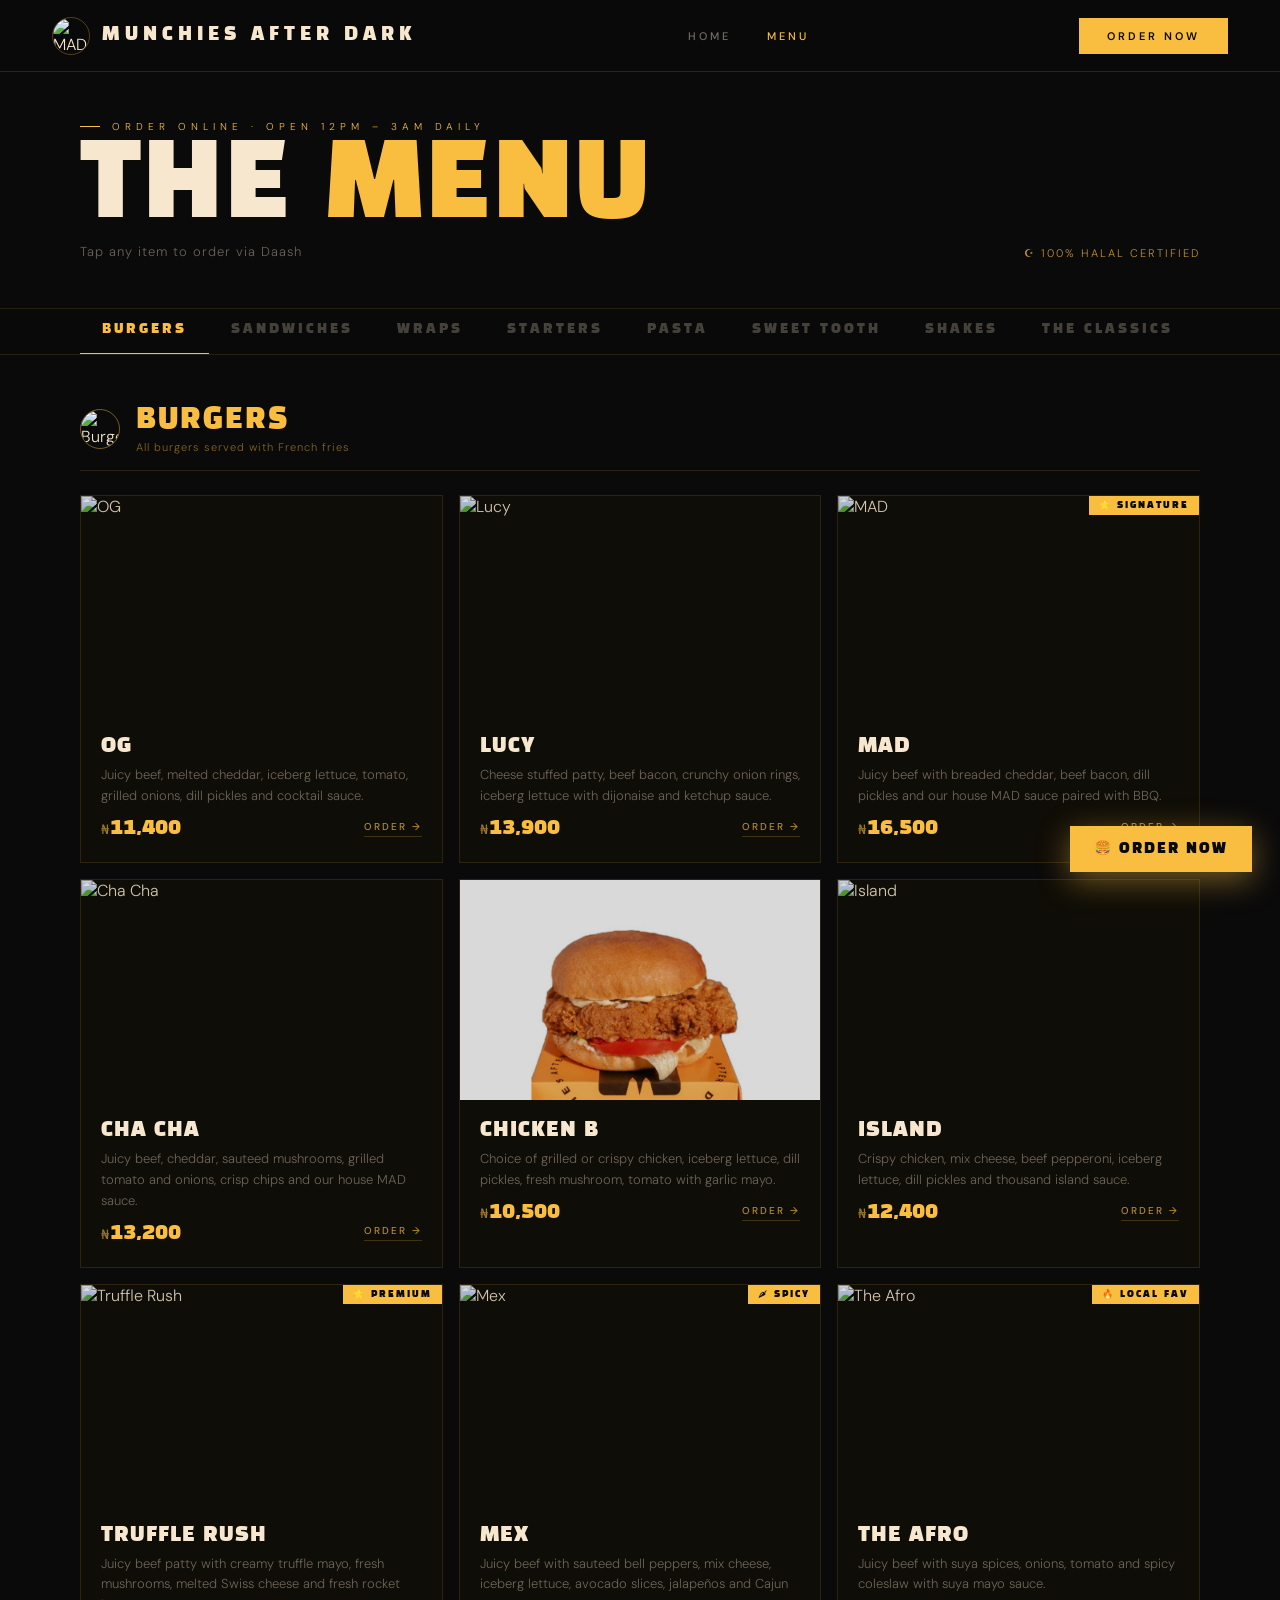
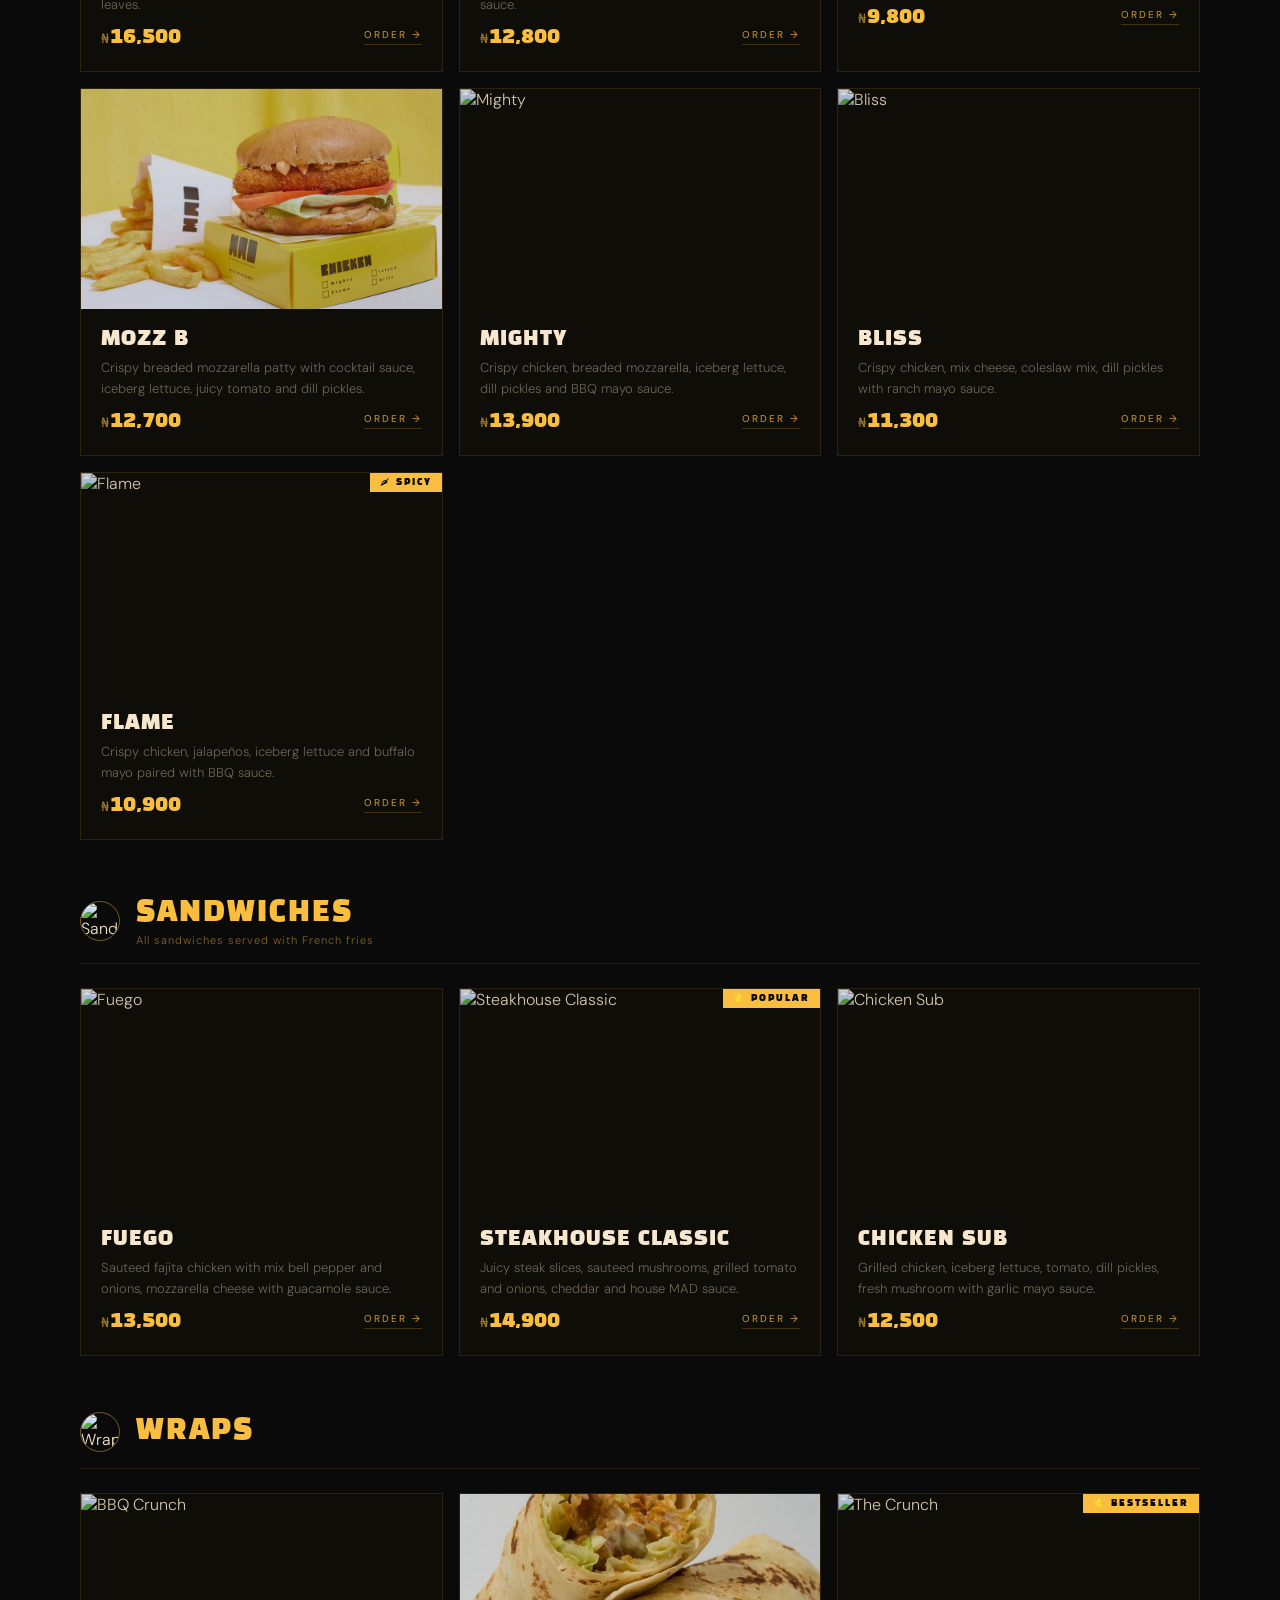
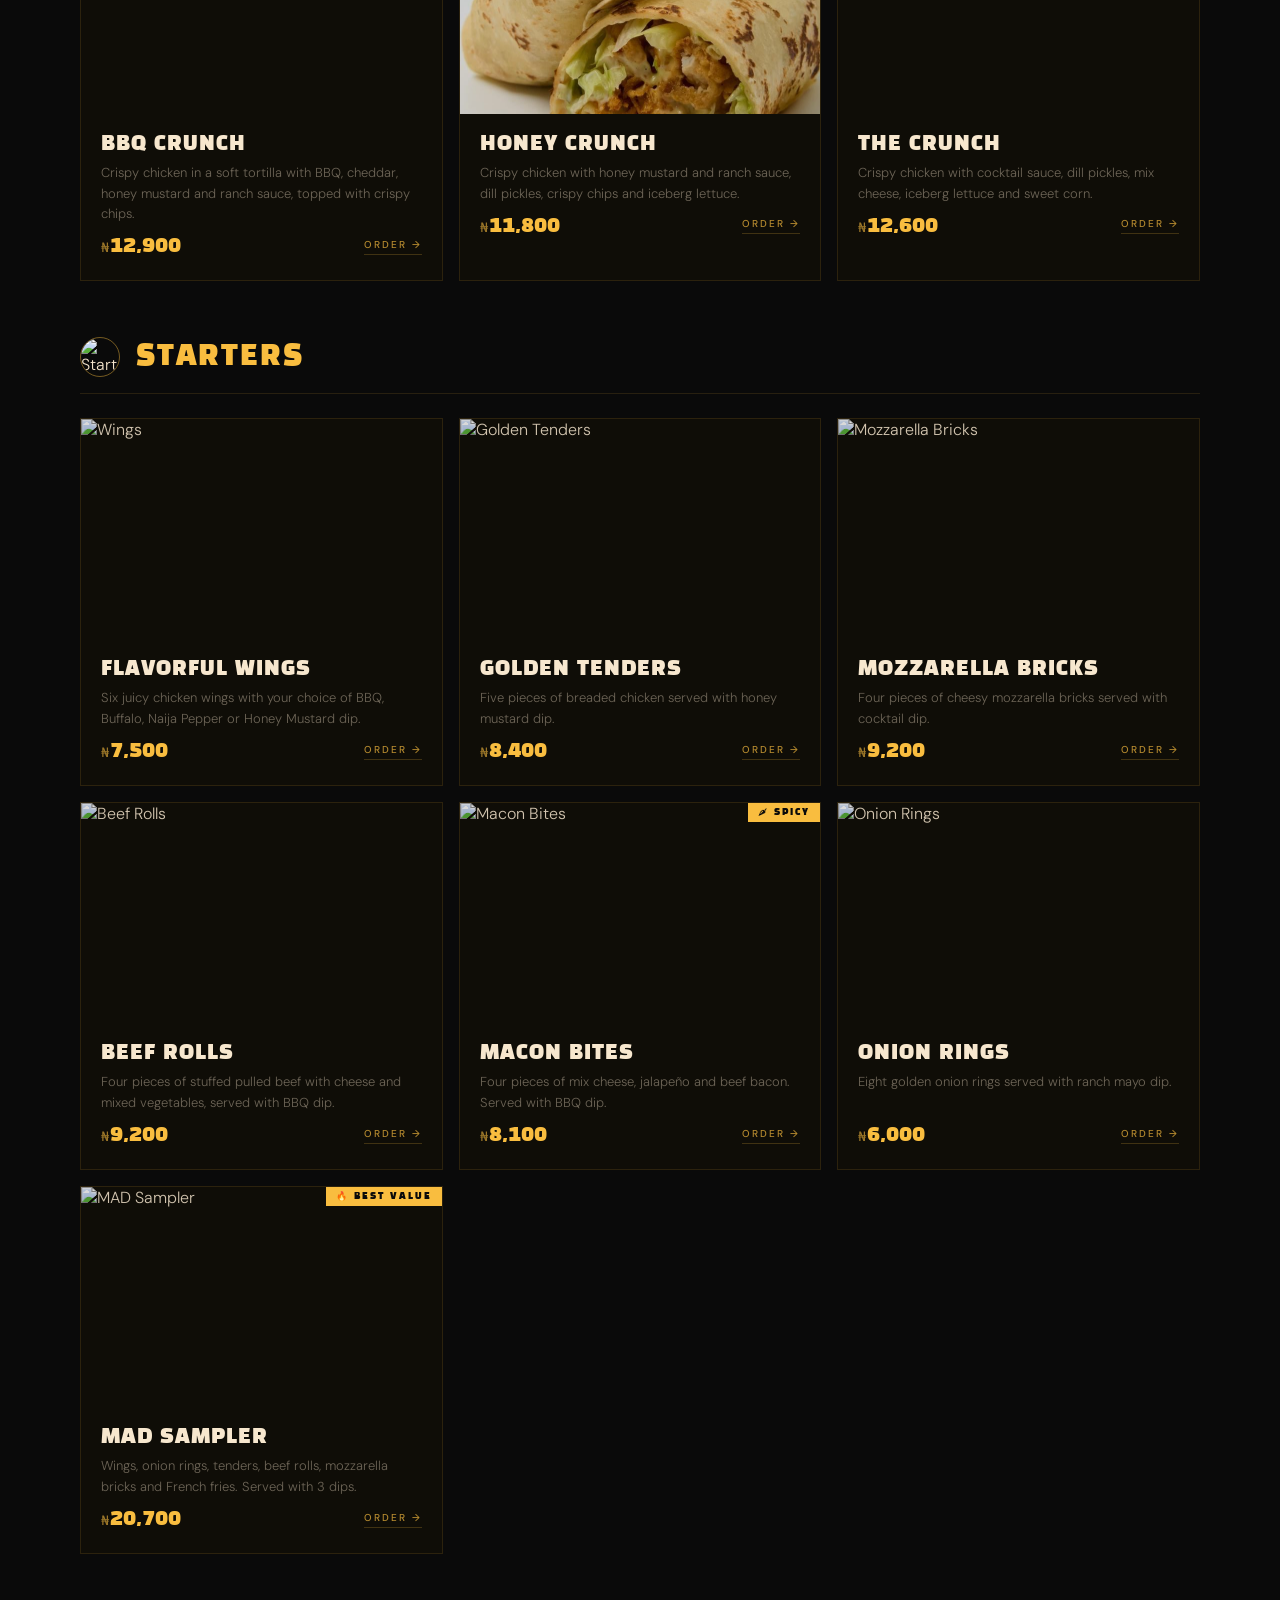
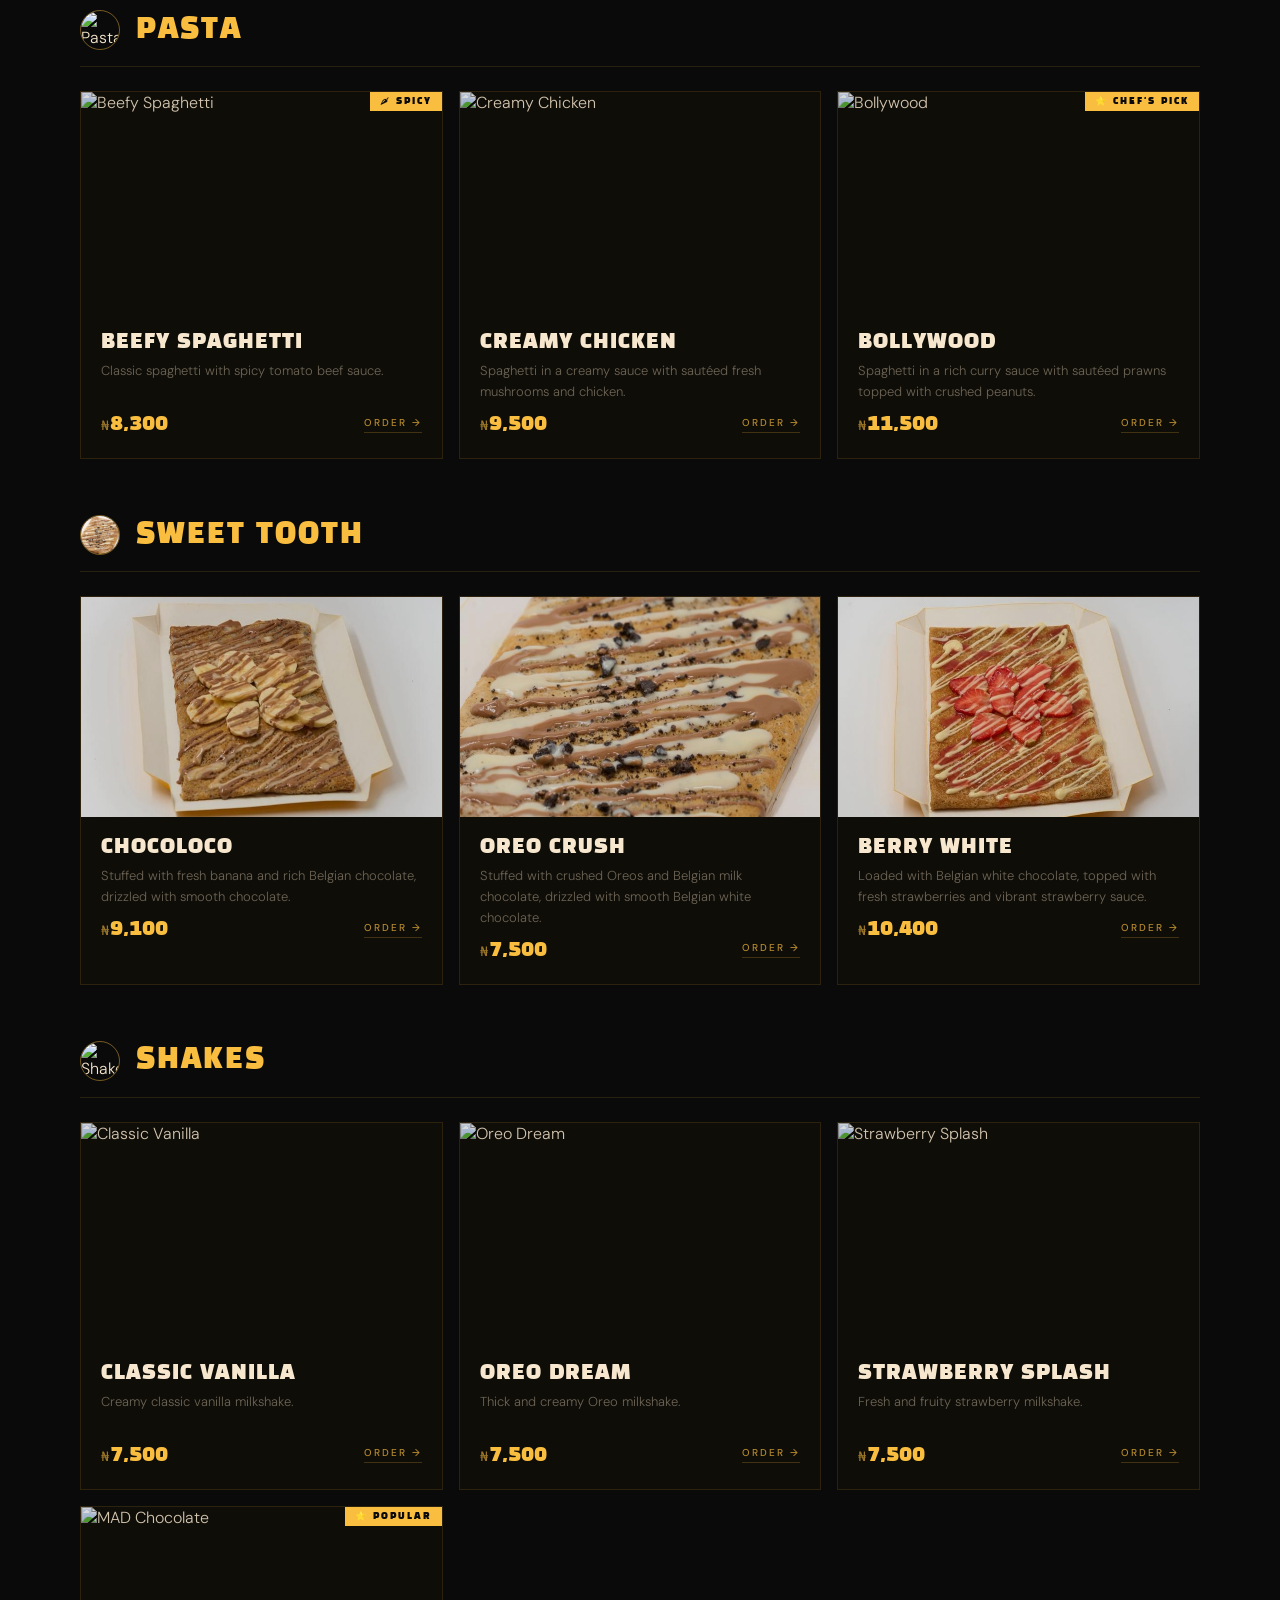
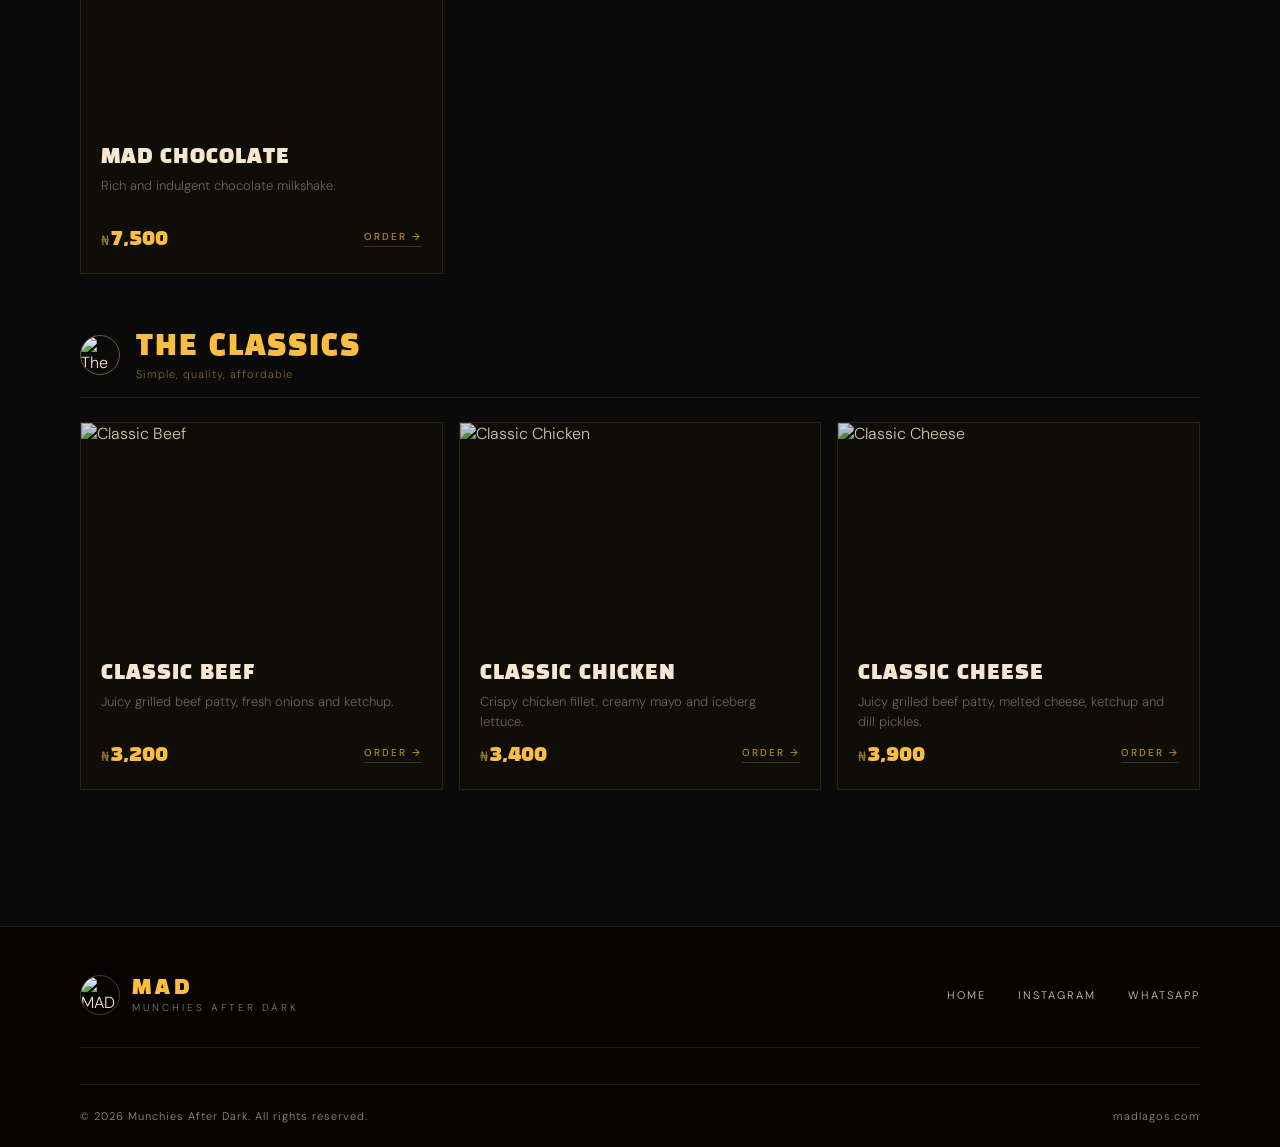
==== menu.html @ bddf7815 "Update print statement from 'Hello' to 'Goodbye'" ====
<!DOCTYPE html> <html lang="en"> <head> <meta charset="UTF-8"> <meta name="viewport" content="width=device-width, initial-scale=1.0"> <title>Menu — MAD Munchies After Dark | Order Online</title> <meta name="description" content="Order burgers, wraps, pasta, desserts and more from Munchies After Dark. Open daily 12PM–3AM. 100% Halal. Lagos."> <meta name="robots" content="index, follow"> <link rel="icon" type="image/x-icon" href="images/favicon.ico"> <link rel="icon" type="image/png" sizes="32x32" href="images/favicon-32.png"> <link rel="apple-touch-icon" sizes="180x180" href="images/apple-touch-icon.png"> <script>!function(f,b,e,v,n,t,s){if(f.fbq)return;n=f.fbq=function(){n.callMethod?n.callMethod.apply(n,arguments):n.queue.push(arguments)};if(!f._fbq)f._fbq=n;n.push=n;n.loaded=!0;n.version='2.0';n.queue=[];t=b.createElement(e);t.async=!0;t.src=v;s=b.getElementsByTagName(e)[0];s.parentNode.insertBefore(t,s)}(window,document,'script','https://connect.facebook.net/en_US/fbevents.js');fbq('init','1382280396148574');fbq('track','PageView');</script> <script async src="https://www.googletagmanager.com/gtag/js?id=G-9ZYHV11J0V"></script> <script>window.dataLayer=window.dataLayer||[];function gtag(){dataLayer.push(arguments);}gtag('js',new Date());gtag('config','G-9ZYHV11J0V');</script> <link rel="preconnect" href="https://fonts.googleapis.com"> <link href="https://fonts.googleapis.com/css2?family=Black+Han+Sans&family=DM+Sans:wght@300;400;500;600&display=swap" rel="stylesheet"> <style> :root{--gold:#f9bd3f;--black:#0a0a0a;--dark:#0f0d07;--white:#f7e7ce;--grey:#8a7a60;--border:rgba(249,189,63,.12);--border-hi:rgba(249,189,63,.45);--gold-glow:rgba(249,189,63,.07);} *,*::before,*::after{box-sizing:border-box;margin:0;padding:0;} html{scroll-behavior:smooth;} body{background:var(--black);color:var(--white);font-family:'DM Sans',sans-serif;font-weight:300;overflow-x:hidden;-webkit-font-smoothing:antialiased;} a{text-decoration:none;color:inherit;}button{cursor:pointer;font-family:inherit;}img{display:block;max-width:100%;} nav{position:fixed;top:0;left:0;right:0;z-index:900;padding:0 52px;height:72px;display:flex;align-items:center;justify-content:space-between;background:rgba(10,10,10,.97);backdrop-filter:blur(16px);border-bottom:1px solid rgba(249,189,63,.15);} .nav-logo{display:flex;align-items:center;gap:12px;} .nav-logo img{width:38px;height:38px;border-radius:50%;object-fit:cover;border:1px solid rgba(249,189,63,.3);} .nav-brand{font-family:'Black Han Sans',sans-serif;font-size:18px;letter-spacing:5px;text-transform:uppercase;color:var(--white);} .nav-links{display:flex;align-items:center;gap:36px;} .nav-links a{font-size:11px;letter-spacing:3px;text-transform:uppercase;font-weight:500;color:rgba(247,231,206,.45);transition:color .2s;} .nav-links a:hover,.nav-links a.active{color:var(--gold);} .nav-cta{background:var(--gold);color:var(--black);border:none;padding:11px 28px;font-family:'DM Sans',sans-serif;font-size:11px;font-weight:600;letter-spacing:3px;text-transform:uppercase;transition:background .2s;display:inline-block;} .nav-cta:hover{background:var(--white);} .hamburger{display:none;background:none;border:none;color:var(--white);font-size:22px;} .menu-hero{padding:120px 80px 48px;border-bottom:1px solid var(--border);display:flex;justify-content:space-between;align-items:flex-end;flex-wrap:wrap;gap:20px;} .mh-eyebrow{font-size:10px;letter-spacing:5px;text-transform:uppercase;color:var(--gold);margin-bottom:10px;display:flex;align-items:center;gap:12px;} .mh-eyebrow::before{content:'';display:block;width:20px;height:1px;background:var(--gold);} .mh-title{font-family:'Black Han Sans',sans-serif;font-size:clamp(56px,8vw,110px);line-height:.88;letter-spacing:2px;color:var(--white);} .mh-title span{color:var(--gold);} .mh-sub{font-size:13px;color:rgba(247,231,206,.4);margin-top:10px;letter-spacing:1px;} .mh-right{text-align:right;} .mh-halal{font-size:11px;letter-spacing:2px;text-transform:uppercase;color:var(--gold);opacity:.75;} .cat-bar-wrap{position:sticky;top:72px;z-index:700;background:rgba(10,10,10,.97);backdrop-filter:blur(14px);border-bottom:1px solid var(--border);padding:0 80px;} .cat-bar{display:flex;gap:0;overflow-x:auto;scrollbar-width:none;} .cat-bar::-webkit-scrollbar{display:none;} .cbt{background:none;border:none;border-bottom:2px solid transparent;color:rgba(247,231,206,.25);font-family:'Black Han Sans',sans-serif;font-size:13px;letter-spacing:3px;text-transform:uppercase;padding:13px 22px 15px;white-space:nowrap;transition:all .2s;margin-bottom:-1px;cursor:pointer;} .cbt:hover{color:var(--white);} .cbt.on{color:var(--gold);border-bottom-color:var(--gold);} .menu-body{padding:48px 80px 80px;} .cat-sec{margin-bottom:56px;} .cat-head{display:flex;align-items:center;gap:16px;margin-bottom:24px;padding-bottom:16px;border-bottom:1px solid var(--border);} .cat-head-img{width:40px;height:40px;border-radius:50%;object-fit:cover;border:1px solid var(--border-hi);} .cat-head-name{font-family:'Black Han Sans',sans-serif;font-size:28px;letter-spacing:2px;text-transform:uppercase;color:var(--gold);} .cat-head-note{font-size:11px;color:rgba(249,189,63,.5);letter-spacing:1px;margin-top:2px;} .items-grid{display:grid;grid-template-columns:repeat(auto-fill,minmax(285px,1fr));gap:16px;} .item{background:var(--dark);border:1px solid var(--border);overflow:hidden;position:relative;transition:transform .25s,border-color .25s,box-shadow .25s;} .item:hover{transform:translateY(-3px);border-color:var(--border-hi);box-shadow:0 16px 44px rgba(249,189,63,.1);} .item::after{content:'';position:absolute;top:0;left:0;right:0;height:2px;background:linear-gradient(90deg,var(--gold),transparent);opacity:0;transition:opacity .25s;} .item:hover::after{opacity:1;} .itag{position:absolute;top:0;right:0;background:var(--gold);color:var(--black);font-family:'Black Han Sans',sans-serif;font-size:9px;letter-spacing:2px;text-transform:uppercase;padding:4px 10px;} .iimg{width:100%;height:220px;object-fit:cover;filter:brightness(.85);transition:transform .4s,filter .4s;display:block;} .item:hover .iimg{transform:scale(1.04);filter:brightness(.7);} .iph{width:100%;height:220px;background:#111;display:flex;align-items:center;justify-content:center;font-size:52px;} .ibody{padding:18px 20px 20px;} .iname{font-family:'Black Han Sans',sans-serif;font-size:20px;letter-spacing:1px;text-transform:uppercase;color:var(--white);margin-bottom:6px;} .idesc{font-size:13px;color:rgba(247,231,206,.4);line-height:1.6;margin-bottom:7px;min-height:42px;font-weight:300;} .isub{font-size:11px;color:var(--gold);opacity:.5;letter-spacing:1px;margin-bottom:14px;font-style:italic;} .ifoot{display:flex;align-items:center;justify-content:space-between;} .iprice{font-family:'Black Han Sans',sans-serif;font-size:22px;color:var(--gold);} .iprice span{font-size:13px;opacity:.6;margin-right:1px;} .iorder{font-size:10px;letter-spacing:2px;text-transform:uppercase;color:var(--gold);background:none;border:none;border-bottom:1px solid rgba(249,189,63,.3);padding-bottom:3px;transition:all .2s;opacity:.7;cursor:pointer;font-family:'DM Sans',sans-serif;font-weight:500;} .iorder:hover{opacity:1;border-bottom-color:var(--gold);} .float-order{position:fixed;bottom:28px;right:28px;z-index:8000;background:var(--gold);color:var(--black);padding:14px 24px;font-family:'Black Han Sans',sans-serif;font-size:14px;letter-spacing:2px;text-transform:uppercase;text-decoration:none;display:flex;align-items:center;gap:8px;box-shadow:0 8px 32px rgba(249,189,63,.45);transition:all .2s;} .float-order:hover{background:var(--white);transform:translateY(-2px);} footer{padding:48px 80px 0;border-top:1px solid var(--border);background:#050402;} .footer-btm{padding:24px 0;display:flex;justify-content:space-between;border-top:1px solid var(--border);margin-top:36px;} .footer-btm p{font-size:11px;color:rgba(247,231,206,.6);letter-spacing:1px;} .footer-links{display:flex;gap:32px;} .footer-links a{font-size:11px;letter-spacing:2px;text-transform:uppercase;color:rgba(247,231,206,.85);transition:color .2s;} .footer-links a:hover{color:var(--gold);} .mob-nav{position:fixed;top:0;left:-100%;width:80%;max-width:300px;height:100vh;background:#0d0d0d;border-right:1px solid var(--border);z-index:1000;display:flex;flex-direction:column;padding:36px 28px;transition:left .32s cubic-bezier(.4,0,.2,1);} .mob-nav.on{left:0;} .mob-nav img{width:48px;height:48px;border-radius:50%;object-fit:cover;margin-bottom:28px;border:1px solid rgba(249,189,63,.3);} .mob-nav a{font-size:13px;letter-spacing:3px;text-transform:uppercase;font-weight:500;color:rgba(247,231,206,.4);padding:16px 0;border-bottom:1px solid var(--border);transition:color .2s;} .mob-nav a:hover{color:var(--gold);} .mob-order{margin-top:28px;background:var(--gold);color:var(--black);border:none;padding:14px;font-family:'Black Han Sans',sans-serif;font-size:14px;letter-spacing:2px;text-transform:uppercase;display:block;text-align:center;} .mob-x{position:absolute;top:20px;right:20px;background:none;border:none;color:rgba(247,231,206,.4);font-size:20px;cursor:pointer;} .overlay{position:fixed;inset:0;background:rgba(0,0,0,.7);z-index:900;opacity:0;pointer-events:none;transition:opacity .3s;} .overlay.on{opacity:1;pointer-events:all;} @media(max-width:900px){ nav{padding:0 24px;}.nav-links,.nav-cta{display:none;}.hamburger{display:block;} .menu-hero{padding:100px 24px 36px;flex-direction:column;gap:12px;}.mh-right{text-align:left;} .cat-bar-wrap{padding:0 16px;}.menu-body{padding:32px 24px 80px;} .items-grid{grid-template-columns:1fr 1fr;} } @media(max-width:540px){.items-grid{grid-template-columns:1fr;}} </style> </head> <body> <nav id="nav"> <a class="nav-logo" href="index.html"> <img src="images/logo.png" alt="MAD"> <span class="nav-brand">Munchies After Dark</span> </a> <div class="nav-links"> <a href="index.html">Home</a> <a href="menu.html" class="active">Menu</a> </div> <a class="nav-cta" href="https://munchies-after-dark.daash.restaurant/1" target="_blank" onclick="fbq('track','InitiateCheckout')">Order Now</a> <button class="hamburger" onclick="openNav()">☰</button> </nav> <div class="mob-nav" id="mobNav"> <button class="mob-x" onclick="closeNav()">✕</button> <img src="images/logo.png" alt="MAD"> <a href="index.html">Home</a> <a href="menu.html" class="active">Menu</a> <a class="mob-order" href="https://munchies-after-dark.daash.restaurant/1" target="_blank">Order Now</a> </div> <div class="overlay" id="overlay" onclick="closeNav()"></div> <div class="menu-hero"> <div> <div class="mh-eyebrow">Order Online · Open 12PM – 3AM Daily</div> <div class="mh-title">THE <span>MENU</span></div> <div class="mh-sub">Tap any item to order via Daash</div> </div> <div class="mh-right"><div class="mh-halal">☪ 100% Halal Certified</div></div> </div> <div class="cat-bar-wrap"> <div class="cat-bar"> <button class="cbt on" onclick="filterCat('burgers',this)">Burgers</button> <button class="cbt" onclick="filterCat('sandwiches',this)">Sandwiches</button> <button class="cbt" onclick="filterCat('wraps',this)">Wraps</button> <button class="cbt" onclick="filterCat('starters',this)">Starters</button> <button class="cbt" onclick="filterCat('pasta',this)">Pasta</button> <button class="cbt" onclick="filterCat('sweet',this)">Sweet Tooth</button> <button class="cbt" onclick="filterCat('shakes',this)">Shakes</button> <button class="cbt" onclick="filterCat('classics',this)">The Classics</button> </div> </div> <main class="menu-body"> <!-- BURGERS --> <div class="cat-sec" id="sec-burgers"> <div class="cat-head"><img class="cat-head-img" src="images/og.jpg" alt="Burgers"><div><div class="cat-head-name">Burgers</div><div class="cat-head-note">All burgers served with French fries</div></div></div> <div class="items-grid"> <div class="item" data-cat="burgers"><img class="iimg" src="images/og.jpg" alt="OG"><div class="ibody"><div class="iname">OG</div><div class="idesc">Juicy beef, melted cheddar, iceberg lettuce, tomato, grilled onions, dill pickles and cocktail sauce.</div><div class="ifoot"><span class="iprice"><span>₦</span>11,400</span><a class="iorder" href="https://munchies-after-dark.daash.restaurant/1" target="_blank" onclick="fbq('track','InitiateCheckout')">Order →</a></div></div></div> <div class="item" data-cat="burgers"><img class="iimg" src="images/lucy.jpg" alt="Lucy"><div class="ibody"><div class="iname">Lucy</div><div class="idesc">Cheese stuffed patty, beef bacon, crunchy onion rings, iceberg lettuce with dijonaise and ketchup sauce.</div><div class="ifoot"><span class="iprice"><span>₦</span>13,900</span><a class="iorder" href="https://munchies-after-dark.daash.restaurant/1" target="_blank" onclick="fbq('track','InitiateCheckout')">Order →</a></div></div></div> <div class="item" data-cat="burgers"><span class="itag">⭐ Signature</span><img class="iimg" src="images/mad.jpg" alt="MAD"><div class="ibody"><div class="iname">MAD</div><div class="idesc">Juicy beef with breaded cheddar, beef bacon, dill pickles and our house MAD sauce paired with BBQ.</div><div class="ifoot"><span class="iprice"><span>₦</span>16,500</span><a class="iorder" href="https://munchies-after-dark.daash.restaurant/1" target="_blank" onclick="fbq('track','InitiateCheckout')">Order →</a></div></div></div> <div class="item" data-cat="burgers"><img class="iimg" src="images/chacha.jpg" alt="Cha Cha"><div class="ibody"><div class="iname">Cha Cha</div><div class="idesc">Juicy beef, cheddar, sauteed mushrooms, grilled tomato and onions, crisp chips and our house MAD sauce.</div><div class="ifoot"><span class="iprice"><span>₦</span>13,200</span><a class="iorder" href="https://munchies-after-dark.daash.restaurant/1" target="_blank" onclick="fbq('track','InitiateCheckout')">Order →</a></div></div></div> <div class="item" data-cat="burgers"><img class="iimg" src="chicken_b.jpg" alt="Chicken B"><div class="ibody"><div class="iname">Chicken B</div><div class="idesc">Choice of grilled or crispy chicken, iceberg lettuce, dill pickles, fresh mushroom, tomato with garlic mayo.</div><div class="ifoot"><span class="iprice"><span>₦</span>10,500</span><a class="iorder" href="https://munchies-after-dark.daash.restaurant/1" target="_blank" onclick="fbq('track','InitiateCheckout')">Order →</a></div></div></div> <div class="item" data-cat="burgers"><img class="iimg" src="images/island.jpg" alt="Island"><div class="ibody"><div class="iname">Island</div><div class="idesc">Crispy chicken, mix cheese, beef pepperoni, iceberg lettuce, dill pickles and thousand island sauce.</div><div class="ifoot"><span class="iprice"><span>₦</span>12,400</span><a class="iorder" href="https://munchies-after-dark.daash.restaurant/1" target="_blank" onclick="fbq('track','InitiateCheckout')">Order →</a></div></div></div> <div class="item" data-cat="burgers"><span class="itag">🌟 Premium</span><img class="iimg" src="images/truffle.jpg" alt="Truffle Rush"><div class="ibody"><div class="iname">Truffle Rush</div><div class="idesc">Juicy beef patty with creamy truffle mayo, fresh mushrooms, melted Swiss cheese and fresh rocket leaves.</div><div class="ifoot"><span class="iprice"><span>₦</span>16,500</span><a class="iorder" href="https://munchies-after-dark.daash.restaurant/1" target="_blank" onclick="fbq('track','InitiateCheckout')">Order →</a></div></div></div> <div class="item" data-cat="burgers"><span class="itag">🌶 Spicy</span><img class="iimg" src="images/mex.jpg" alt="Mex"><div class="ibody"><div class="iname">Mex</div><div class="idesc">Juicy beef with sauteed bell peppers, mix cheese, iceberg lettuce, avocado slices, jalapeños and Cajun sauce.</div><div class="ifoot"><span class="iprice"><span>₦</span>12,800</span><a class="iorder" href="https://munchies-after-dark.daash.restaurant/1" target="_blank" onclick="fbq('track','InitiateCheckout')">Order →</a></div></div></div> <div class="item" data-cat="burgers"><span class="itag">🔥 Local Fav</span><img class="iimg" src="images/afro.jpg" alt="The Afro"><div class="ibody"><div class="iname">The Afro</div><div class="idesc">Juicy beef with suya spices, onions, tomato and spicy coleslaw with suya mayo sauce.</div><div class="ifoot"><span class="iprice"><span>₦</span>9,800</span><a class="iorder" href="https://munchies-after-dark.daash.restaurant/1" target="_blank" onclick="fbq('track','InitiateCheckout')">Order →</a></div></div></div> <div class="item" data-cat="burgers"><img class="iimg" src="mozz_b.jpg" alt="Mozz B"><div class="ibody"><div class="iname">Mozz B</div><div class="idesc">Crispy breaded mozzarella patty with cocktail sauce, iceberg lettuce, juicy tomato and dill pickles.</div><div class="ifoot"><span class="iprice"><span>₦</span>12,700</span><a class="iorder" href="https://munchies-after-dark.daash.restaurant/1" target="_blank" onclick="fbq('track','InitiateCheckout')">Order →</a></div></div></div> <div class="item" data-cat="burgers"><img class="iimg" src="images/mighty.jpg" alt="Mighty"><div class="ibody"><div class="iname">Mighty</div><div class="idesc">Crispy chicken, breaded mozzarella, iceberg lettuce, dill pickles and BBQ mayo sauce.</div><div class="ifoot"><span class="iprice"><span>₦</span>13,900</span><a class="iorder" href="https://munchies-after-dark.daash.restaurant/1" target="_blank" onclick="fbq('track','InitiateCheckout')">Order →</a></div></div></div> <div class="item" data-cat="burgers"><img class="iimg" src="images/bliss.jpg" alt="Bliss"><div class="ibody"><div class="iname">Bliss</div><div class="idesc">Crispy chicken, mix cheese, coleslaw mix, dill pickles with ranch mayo sauce.</div><div class="ifoot"><span class="iprice"><span>₦</span>11,300</span><a class="iorder" href="https://munchies-after-dark.daash.restaurant/1" target="_blank" onclick="fbq('track','InitiateCheckout')">Order →</a></div></div></div> <div class="item" data-cat="burgers"><span class="itag">🌶 Spicy</span><img class="iimg" src="images/flame.jpg" alt="Flame"><div class="ibody"><div class="iname">Flame</div><div class="idesc">Crispy chicken, jalapeños, iceberg lettuce and buffalo mayo paired with BBQ sauce.</div><div class="ifoot"><span class="iprice"><span>₦</span>10,900</span><a class="iorder" href="https://munchies-after-dark.daash.restaurant/1" target="_blank" onclick="fbq('track','InitiateCheckout')">Order →</a></div></div></div> </div> </div> <!-- SANDWICHES --> <div class="cat-sec" id="sec-sandwiches"> <div class="cat-head"><img class="cat-head-img" src="images/chicken_sub.jpg" alt="Sandwiches"><div><div class="cat-head-name">Sandwiches</div><div class="cat-head-note">All sandwiches served with French fries</div></div></div> <div class="items-grid"> <div class="item" data-cat="sandwiches"><img class="iimg" src="images/fuego.jpg" alt="Fuego"><div class="ibody"><div class="iname">Fuego</div><div class="idesc">Sauteed fajita chicken with mix bell pepper and onions, mozzarella cheese with guacamole sauce.</div><div class="ifoot"><span class="iprice"><span>₦</span>13,500</span><a class="iorder" href="https://munchies-after-dark.daash.restaurant/1" target="_blank" onclick="fbq('track','InitiateCheckout')">Order →</a></div></div></div> <div class="item" data-cat="sandwiches"><span class="itag">⭐ Popular</span><img class="iimg" src="images/steakhouse.jpg" alt="Steakhouse Classic"><div class="ibody"><div class="iname">Steakhouse Classic</div><div class="idesc">Juicy steak slices, sauteed mushrooms, grilled tomato and onions, cheddar and house MAD sauce.</div><div class="ifoot"><span class="iprice"><span>₦</span>14,900</span><a class="iorder" href="https://munchies-after-dark.daash.restaurant/1" target="_blank" onclick="fbq('track','InitiateCheckout')">Order →</a></div></div></div> <div class="item" data-cat="sandwiches"><img class="iimg" src="images/chicken_sub.jpg" alt="Chicken Sub"><div class="ibody"><div class="iname">Chicken Sub</div><div class="idesc">Grilled chicken, iceberg lettuce, tomato, dill pickles, fresh mushroom with garlic mayo sauce.</div><div class="ifoot"><span class="iprice"><span>₦</span>12,500</span><a class="iorder" href="https://munchies-after-dark.daash.restaurant/1" target="_blank" onclick="fbq('track','InitiateCheckout')">Order →</a></div></div></div> </div> </div> <!-- WRAPS --> <div class="cat-sec" id="sec-wraps"> <div class="cat-head"><img class="cat-head-img" src="images/bbq_crunch.jpg" alt="Wraps"><div><div class="cat-head-name">Wraps</div></div></div> <div class="items-grid"> <div class="item" data-cat="wraps"><img class="iimg" src="images/bbq_crunch.jpg" alt="BBQ Crunch"><div class="ibody"><div class="iname">BBQ Crunch</div><div class="idesc">Crispy chicken in a soft tortilla with BBQ, cheddar, honey mustard and ranch sauce, topped with crispy chips.</div><div class="ifoot"><span class="iprice"><span>₦</span>12,900</span><a class="iorder" href="https://munchies-after-dark.daash.restaurant/1" target="_blank" onclick="fbq('track','InitiateCheckout')">Order →</a></div></div></div> <div class="item" data-cat="wraps"><img class="iimg" src="honey_crunch.jpg" alt="Honey Crunch"><div class="ibody"><div class="iname">Honey Crunch</div><div class="idesc">Crispy chicken with honey mustard and ranch sauce, dill pickles, crispy chips and iceberg lettuce.</div><div class="ifoot"><span class="iprice"><span>₦</span>11,800</span><a class="iorder" href="https://munchies-after-dark.daash.restaurant/1" target="_blank" onclick="fbq('track','InitiateCheckout')">Order →</a></div></div></div> <div class="item" data-cat="wraps"><span class="itag">⭐ Bestseller</span><img class="iimg" src="images/the_crunch.jpg" alt="The Crunch"><div class="ibody"><div class="iname">The Crunch</div><div class="idesc">Crispy chicken with cocktail sauce, dill pickles, mix cheese, iceberg lettuce and sweet corn.</div><div class="ifoot"><span class="iprice"><span>₦</span>12,600</span><a class="iorder" href="https://munchies-after-dark.daash.restaurant/1" target="_blank" onclick="fbq('track','InitiateCheckout')">Order →</a></div></div></div> </div> </div> <!-- STARTERS --> <div class="cat-sec" id="sec-starters"> <div class="cat-head"><img class="cat-head-img" src="images/wings.jpg" alt="Starters"><div><div class="cat-head-name">Starters</div></div></div> <div class="items-grid"> <div class="item" data-cat="starters"><img class="iimg" src="images/wings.jpg" alt="Wings"><div class="ibody"><div class="iname">Flavorful Wings</div><div class="idesc">Six juicy chicken wings with your choice of BBQ, Buffalo, Naija Pepper or Honey Mustard dip.</div><div class="ifoot"><span class="iprice"><span>₦</span>7,500</span><a class="iorder" href="https://munchies-after-dark.daash.restaurant/1" target="_blank" onclick="fbq('track','InitiateCheckout')">Order →</a></div></div></div> <div class="item" data-cat="starters"><img class="iimg" src="images/tenders.jpg" alt="Golden Tenders"><div class="ibody"><div class="iname">Golden Tenders</div><div class="idesc">Five pieces of breaded chicken served with honey mustard dip.</div><div class="ifoot"><span class="iprice"><span>₦</span>8,400</span><a class="iorder" href="https://munchies-after-dark.daash.restaurant/1" target="_blank" onclick="fbq('track','InitiateCheckout')">Order →</a></div></div></div> <div class="item" data-cat="starters"><img class="iimg" src="images/mozz_bricks.jpg" alt="Mozzarella Bricks"><div class="ibody"><div class="iname">Mozzarella Bricks</div><div class="idesc">Four pieces of cheesy mozzarella bricks served with cocktail dip.</div><div class="ifoot"><span class="iprice"><span>₦</span>9,200</span><a class="iorder" href="https://munchies-after-dark.daash.restaurant/1" target="_blank" onclick="fbq('track','InitiateCheckout')">Order →</a></div></div></div> <div class="item" data-cat="starters"><img class="iimg" src="images/beef_roll.jpg" alt="Beef Rolls"><div class="ibody"><div class="iname">Beef Rolls</div><div class="idesc">Four pieces of stuffed pulled beef with cheese and mixed vegetables, served with BBQ dip.</div><div class="ifoot"><span class="iprice"><span>₦</span>9,200</span><a class="iorder" href="https://munchies-after-dark.daash.restaurant/1" target="_blank" onclick="fbq('track','InitiateCheckout')">Order →</a></div></div></div> <div class="item" data-cat="starters"><span class="itag">🌶 Spicy</span><img class="iimg" src="images/macon.jpg" alt="Macon Bites"><div class="ibody"><div class="iname">Macon Bites</div><div class="idesc">Four pieces of mix cheese, jalapeño and beef bacon. Served with BBQ dip.</div><div class="ifoot"><span class="iprice"><span>₦</span>8,100</span><a class="iorder" href="https://munchies-after-dark.daash.restaurant/1" target="_blank" onclick="fbq('track','InitiateCheckout')">Order →</a></div></div></div> <div class="item" data-cat="starters"><img class="iimg" src="images/onion_rings.jpg" alt="Onion Rings"><div class="ibody"><div class="iname">Onion Rings</div><div class="idesc">Eight golden onion rings served with ranch mayo dip.</div><div class="ifoot"><span class="iprice"><span>₦</span>6,000</span><a class="iorder" href="https://munchies-after-dark.daash.restaurant/1" target="_blank" onclick="fbq('track','InitiateCheckout')">Order →</a></div></div></div> <div class="item" data-cat="starters"><span class="itag">🔥 Best Value</span><img class="iimg" src="images/sampler.jpg" alt="MAD Sampler"><div class="ibody"><div class="iname">MAD Sampler</div><div class="idesc">Wings, onion rings, tenders, beef rolls, mozzarella bricks and French fries. Served with 3 dips.</div><div class="ifoot"><span class="iprice"><span>₦</span>20,700</span><a class="iorder" href="https://munchies-after-dark.daash.restaurant/1" target="_blank" onclick="fbq('track','InitiateCheckout')">Order →</a></div></div></div> </div> </div> <!-- PASTA --> <div class="cat-sec" id="sec-pasta"> <div class="cat-head"><img class="cat-head-img" src="images/bollywood.jpg" alt="Pasta"><div><div class="cat-head-name">Pasta</div></div></div> <div class="items-grid"> <div class="item" data-cat="pasta"><span class="itag">🌶 Spicy</span><img class="iimg" src="images/beefy_spag.jpg" alt="Beefy Spaghetti"><div class="ibody"><div class="iname">Beefy Spaghetti</div><div class="idesc">Classic spaghetti with spicy tomato beef sauce.</div><div class="ifoot"><span class="iprice"><span>₦</span>8,300</span><a class="iorder" href="https://munchies-after-dark.daash.restaurant/1" target="_blank" onclick="fbq('track','InitiateCheckout')">Order →</a></div></div></div> <div class="item" data-cat="pasta"><img class="iimg" src="images/creamy_chk.jpg" alt="Creamy Chicken"><div class="ibody"><div class="iname">Creamy Chicken</div><div class="idesc">Spaghetti in a creamy sauce with sautéed fresh mushrooms and chicken.</div><div class="ifoot"><span class="iprice"><span>₦</span>9,500</span><a class="iorder" href="https://munchies-after-dark.daash.restaurant/1" target="_blank" onclick="fbq('track','InitiateCheckout')">Order →</a></div></div></div> <div class="item" data-cat="pasta"><span class="itag">⭐ Chef's Pick</span><img class="iimg" src="images/bollywood.jpg" alt="Bollywood"><div class="ibody"><div class="iname">Bollywood</div><div class="idesc">Spaghetti in a rich curry sauce with sautéed prawns topped with crushed peanuts.</div><div class="ifoot"><span class="iprice"><span>₦</span>11,500</span><a class="iorder" href="https://munchies-after-dark.daash.restaurant/1" target="_blank" onclick="fbq('track','InitiateCheckout')">Order →</a></div></div></div> </div> </div> <!-- SWEET TOOTH --> <div class="cat-sec" id="sec-sweet"> <div class="cat-head"><img class="cat-head-img" src="images/oreocrush.jpg" alt="Sweet Tooth"><div><div class="cat-head-name">Sweet Tooth</div></div></div> <div class="items-grid"> <div class="item" data-cat="sweet"><img class="iimg" src="images/chocoloco.jpg" alt="Chocoloco"><div class="ibody"><div class="iname">Chocoloco</div><div class="idesc">Stuffed with fresh banana and rich Belgian chocolate, drizzled with smooth chocolate.</div><div class="ifoot"><span class="iprice"><span>₦</span>9,100</span><a class="iorder" href="https://munchies-after-dark.daash.restaurant/1" target="_blank" onclick="fbq('track','InitiateCheckout')">Order →</a></div></div></div> <div class="item" data-cat="sweet"><span class="itag">⭐ Fan Fav</span><img class="iimg" src="images/oreocrush.jpg" alt="Oreo Crush"><div class="ibody"><div class="iname">Oreo Crush</div><div class="idesc">Stuffed with crushed Oreos and Belgian milk chocolate, drizzled with smooth Belgian white chocolate.</div><div class="ifoot"><span class="iprice"><span>₦</span>7,500</span><a class="iorder" href="https://munchies-after-dark.daash.restaurant/1" target="_blank" onclick="fbq('track','InitiateCheckout')">Order →</a></div></div></div> <div class="item" data-cat="sweet"><img class="iimg" src="images/berrywhite.jpg" alt="Berry White"><div class="ibody"><div class="iname">Berry White</div><div class="idesc">Loaded with Belgian white chocolate, topped with fresh strawberries and vibrant strawberry sauce.</div><div class="ifoot"><span class="iprice"><span>₦</span>10,400</span><a class="iorder" href="https://munchies-after-dark.daash.restaurant/1" target="_blank" onclick="fbq('track','InitiateCheckout')">Order →</a></div></div></div> </div> </div> <!-- SHAKES --> <div class="cat-sec" id="sec-shakes"> <div class="cat-head"><img class="cat-head-img" src="images/all_shakes.jpg" alt="Shakes"><div><div class="cat-head-name">Shakes</div></div></div> <div class="items-grid"> <div class="item" data-cat="shakes"><img class="iimg" src="images/all_shakes.jpg" alt="Classic Vanilla"><div class="ibody"><div class="iname">Classic Vanilla</div><div class="idesc">Creamy classic vanilla milkshake.</div><div class="ifoot"><span class="iprice"><span>₦</span>7,500</span><a class="iorder" href="https://munchies-after-dark.daash.restaurant/1" target="_blank" onclick="fbq('track','InitiateCheckout')">Order →</a></div></div></div> <div class="item" data-cat="shakes"><img class="iimg" src="images/shake_choc.jpg" alt="Oreo Dream"><div class="ibody"><div class="iname">Oreo Dream</div><div class="idesc">Thick and creamy Oreo milkshake.</div><div class="ifoot"><span class="iprice"><span>₦</span>7,500</span><a class="iorder" href="https://munchies-after-dark.daash.restaurant/1" target="_blank" onclick="fbq('track','InitiateCheckout')">Order →</a></div></div></div> <div class="item" data-cat="shakes"><img class="iimg" src="images/shake_straw.jpg" alt="Strawberry Splash"><div class="ibody"><div class="iname">Strawberry Splash</div><div class="idesc">Fresh and fruity strawberry milkshake.</div><div class="ifoot"><span class="iprice"><span>₦</span>7,500</span><a class="iorder" href="https://munchies-after-dark.daash.restaurant/1" target="_blank" onclick="fbq('track','InitiateCheckout')">Order →</a></div></div></div> <div class="item" data-cat="shakes"><span class="itag">⭐ Popular</span><img class="iimg" src="images/shake_choc.jpg" alt="MAD Chocolate"><div class="ibody"><div class="iname">MAD Chocolate</div><div class="idesc">Rich and indulgent chocolate milkshake.</div><div class="ifoot"><span class="iprice"><span>₦</span>7,500</span><a class="iorder" href="https://munchies-after-dark.daash.restaurant/1" target="_blank" onclick="fbq('track','InitiateCheckout')">Order →</a></div></div></div> </div> </div> <!-- THE CLASSICS --> <div class="cat-sec" id="sec-classics"> <div class="cat-head"><img class="cat-head-img" src="images/classic_beef.jpg" alt="The Classics"><div><div class="cat-head-name">The Classics</div><div class="cat-head-note">Simple, quality, affordable</div></div></div> <div class="items-grid"> <div class="item" data-cat="classics"><img class="iimg" src="images/classic_beef.jpg" alt="Classic Beef"><div class="ibody"><div class="iname">Classic Beef</div><div class="idesc">Juicy grilled beef patty, fresh onions and ketchup.</div><div class="ifoot"><span class="iprice"><span>₦</span>3,200</span><a class="iorder" href="https://munchies-after-dark.daash.restaurant/1" target="_blank" onclick="fbq('track','InitiateCheckout')">Order →</a></div></div></div> <div class="item" data-cat="classics"><img class="iimg" src="images/classic_chk.jpg" alt="Classic Chicken"><div class="ibody"><div class="iname">Classic Chicken</div><div class="idesc">Crispy chicken fillet, creamy mayo and iceberg lettuce.</div><div class="ifoot"><span class="iprice"><span>₦</span>3,400</span><a class="iorder" href="https://munchies-after-dark.daash.restaurant/1" target="_blank" onclick="fbq('track','InitiateCheckout')">Order →</a></div></div></div> <div class="item" data-cat="classics"><img class="iimg" src="images/classic_cheese.jpg" alt="Classic Cheese"><div class="ibody"><div class="iname">Classic Cheese</div><div class="idesc">Juicy grilled beef patty, melted cheese, ketchup and dill pickles.</div><div class="ifoot"><span class="iprice"><span>₦</span>3,900</span><a class="iorder" href="https://munchies-after-dark.daash.restaurant/1" target="_blank" onclick="fbq('track','InitiateCheckout')">Order →</a></div></div></div> </div> </div> </main> <a class="float-order" href="https://munchies-after-dark.daash.restaurant/1" target="_blank" onclick="fbq('track','InitiateCheckout')">🍔 Order Now</a> <footer> <div style="display:flex;justify-content:space-between;align-items:center;flex-wrap:wrap;gap:20px;padding-bottom:32px;border-bottom:1px solid var(--border);"> <div style="display:flex;align-items:center;gap:12px;"> <img src="images/logo.png" alt="MAD" style="width:40px;height:40px;border-radius:50%;object-fit:cover;border:1px solid rgba(249,189,63,.3);"> <div> <div style="font-family:'Black Han Sans',sans-serif;font-size:20px;letter-spacing:4px;color:var(--gold);">MAD</div> <div style="font-size:10px;letter-spacing:3px;text-transform:uppercase;color:var(--grey);">Munchies After Dark</div> </div> </div> <div class="footer-links"> <a href="index.html">Home</a> <a href="https://www.instagram.com/munchiesafterdarkng" target="_blank">Instagram</a> <a href="https://wa.me/2347047792000" target="_blank">WhatsApp</a> </div> </div> <div class="footer-btm"> <p>© 2026 Munchies After Dark. All rights reserved.</p> <p>madlagos.com</p> </div> </footer> <script> const sections=['burgers','sandwiches','wraps','starters','pasta','sweet','shakes','classics']; const btns=document.querySelectorAll('.cbt'); function filterCat(cat,btn){ btns.forEach(b=>b.classList.remove('on')); btn.classList.add('on'); const el=document.getElementById('sec-'+cat); if(el){ const top=el.getBoundingClientRect().top+window.scrollY-140; window.scrollTo({top,behavior:'smooth'}); } if(typeof fbq!=='undefined') fbq('track','ViewContent',{content_name:cat}); } window.addEventListener('scroll',()=>{ let cur='burgers'; sections.forEach(id=>{const el=document.getElementById('sec-'+id);if(el&&el.getBoundingClientRect().top<=150)cur=id;}); btns.forEach((b,i)=>b.classList.toggle('on',sections[i]===cur)); },{passive:true}); function openNav(){document.getElementById('mobNav').classList.add('on');document.getElementById('overlay').classList.add('on');} function closeNav(){document.getElementById('mobNav').classList.remove('on');document.getElementById('overlay').classList.remove('on');} </script> </body> </html>
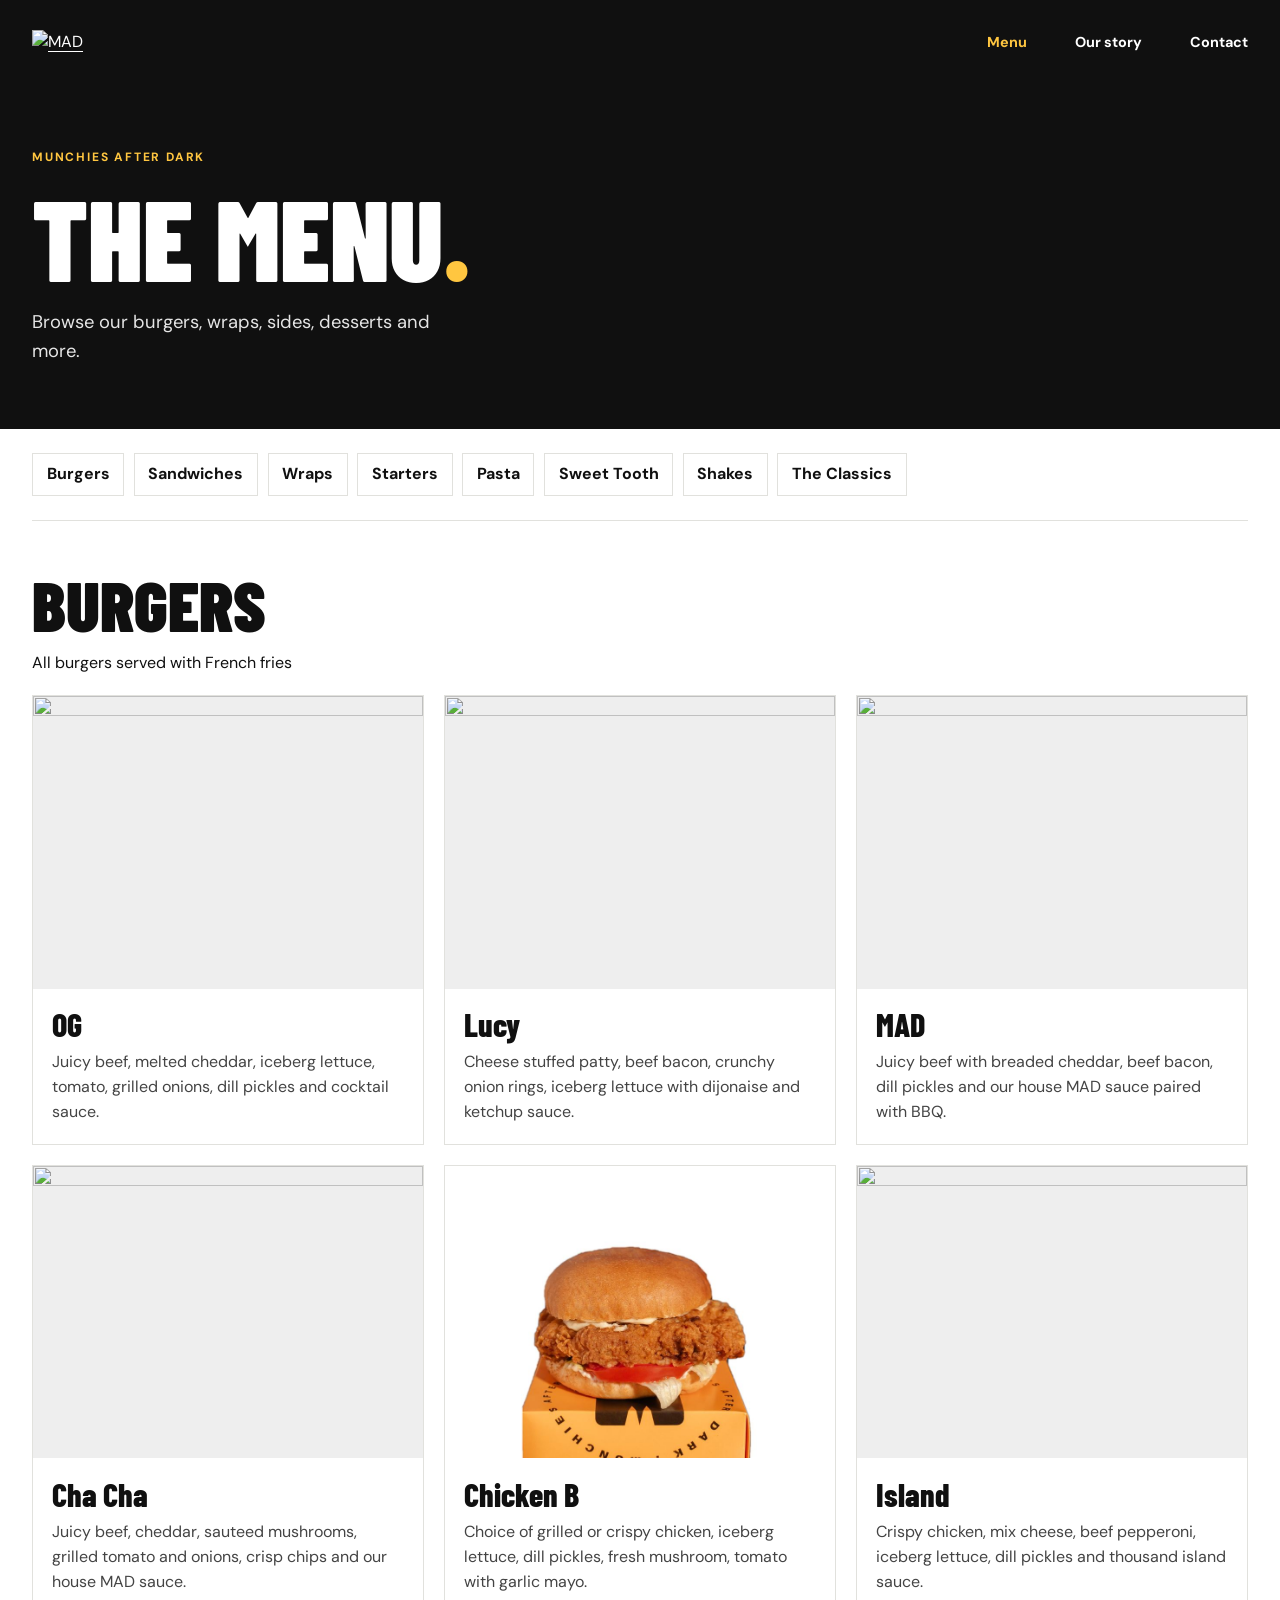
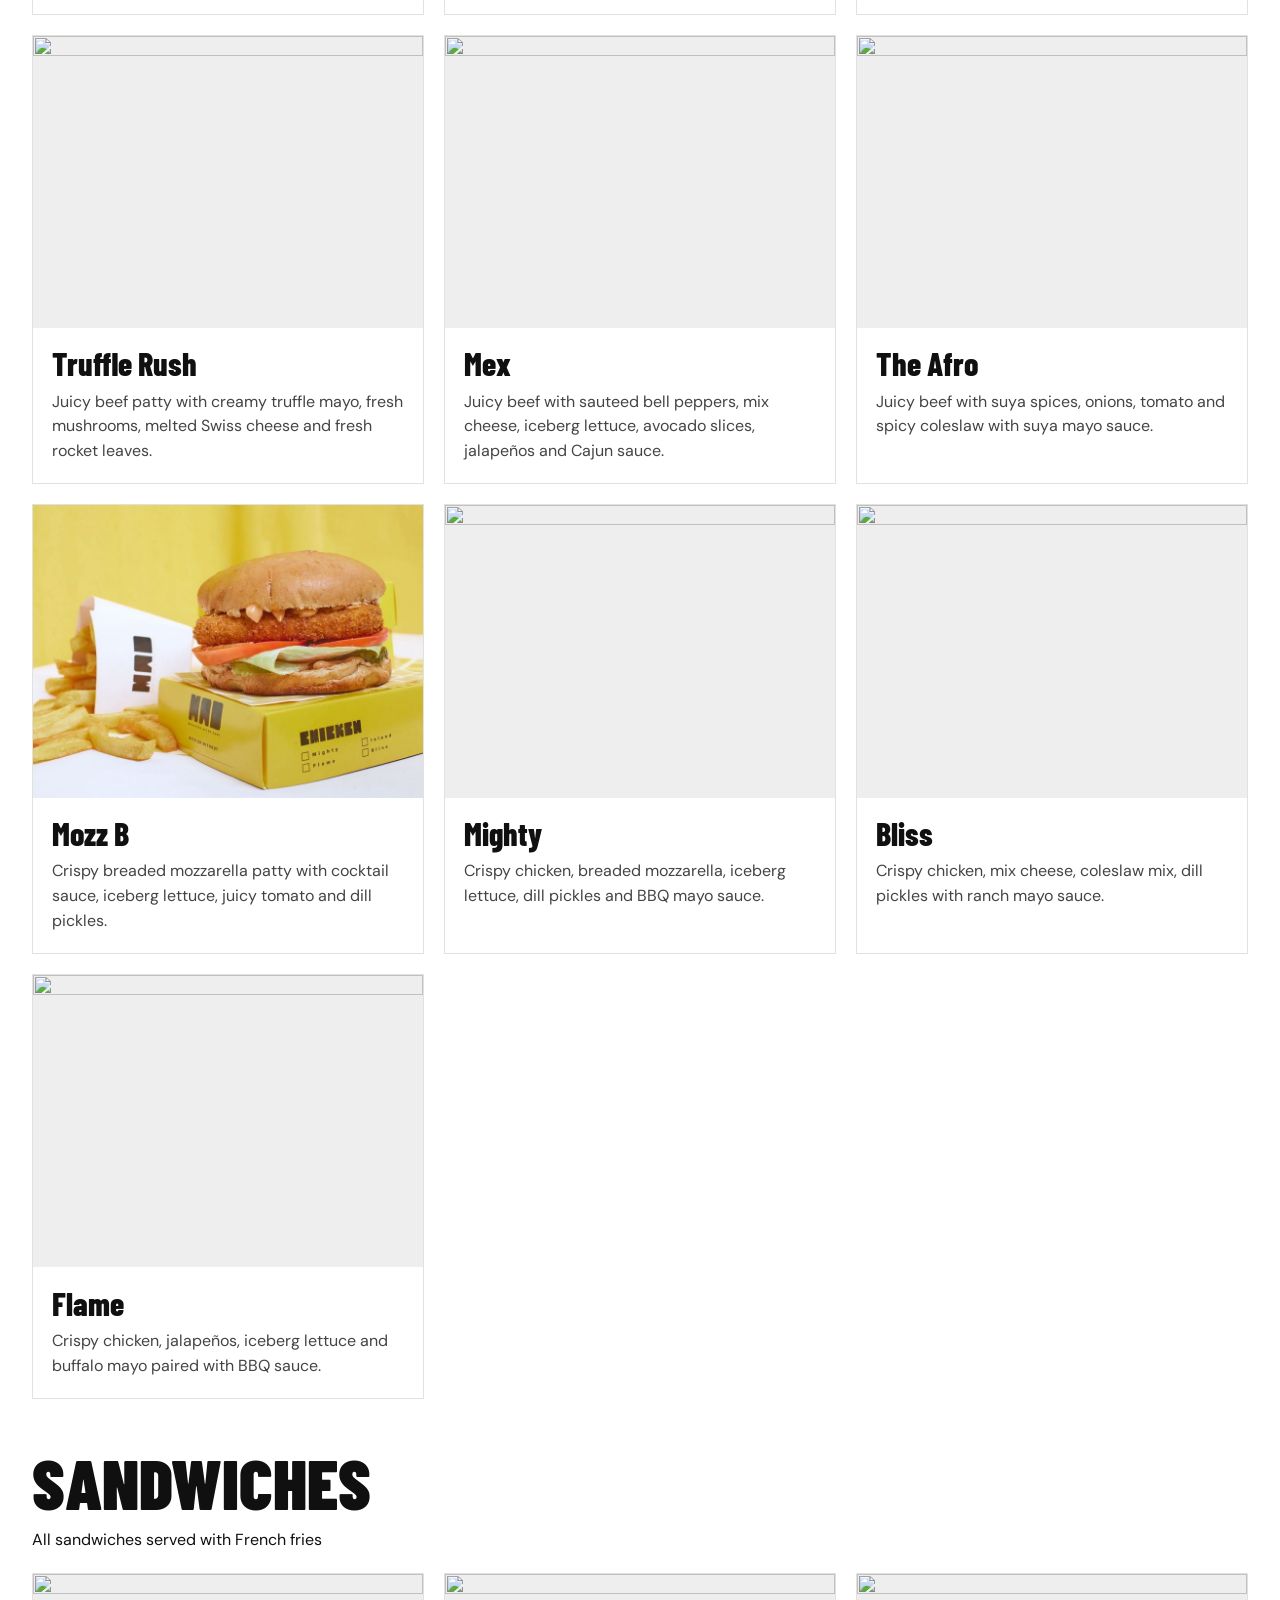
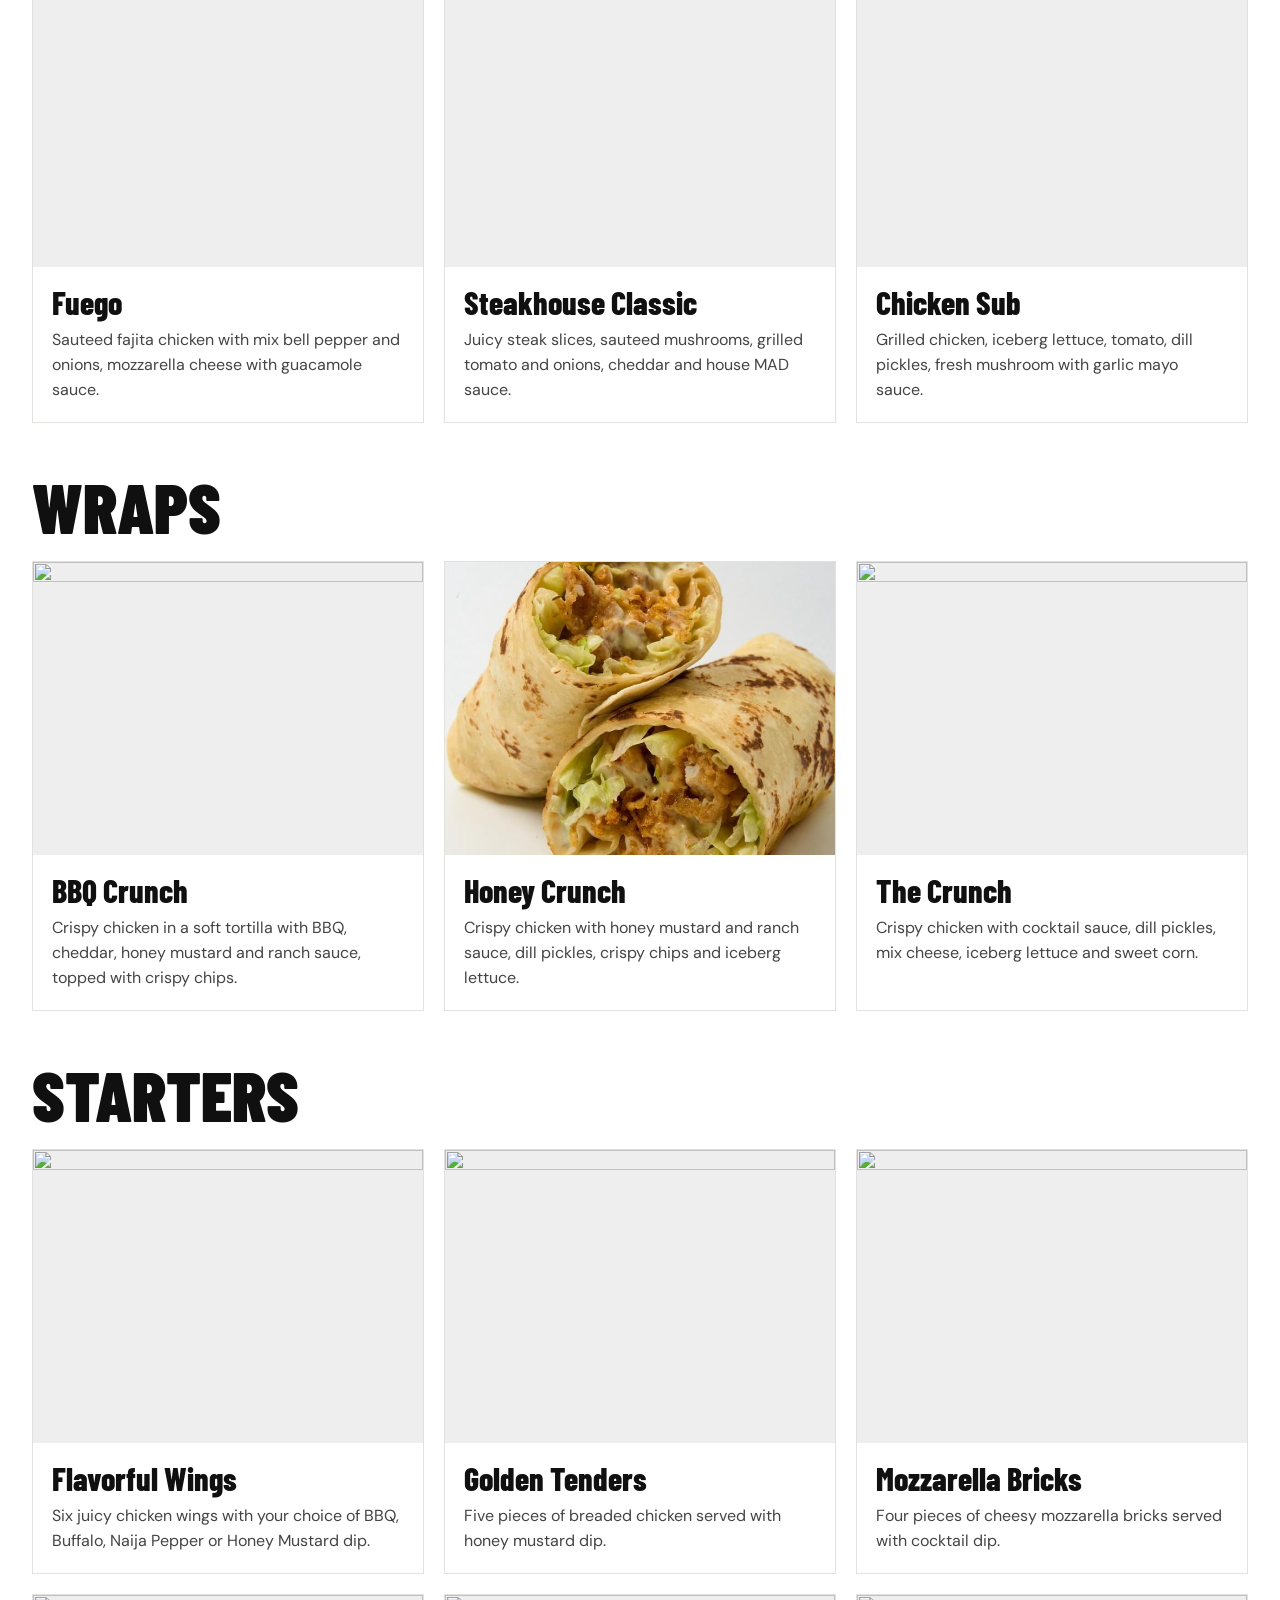
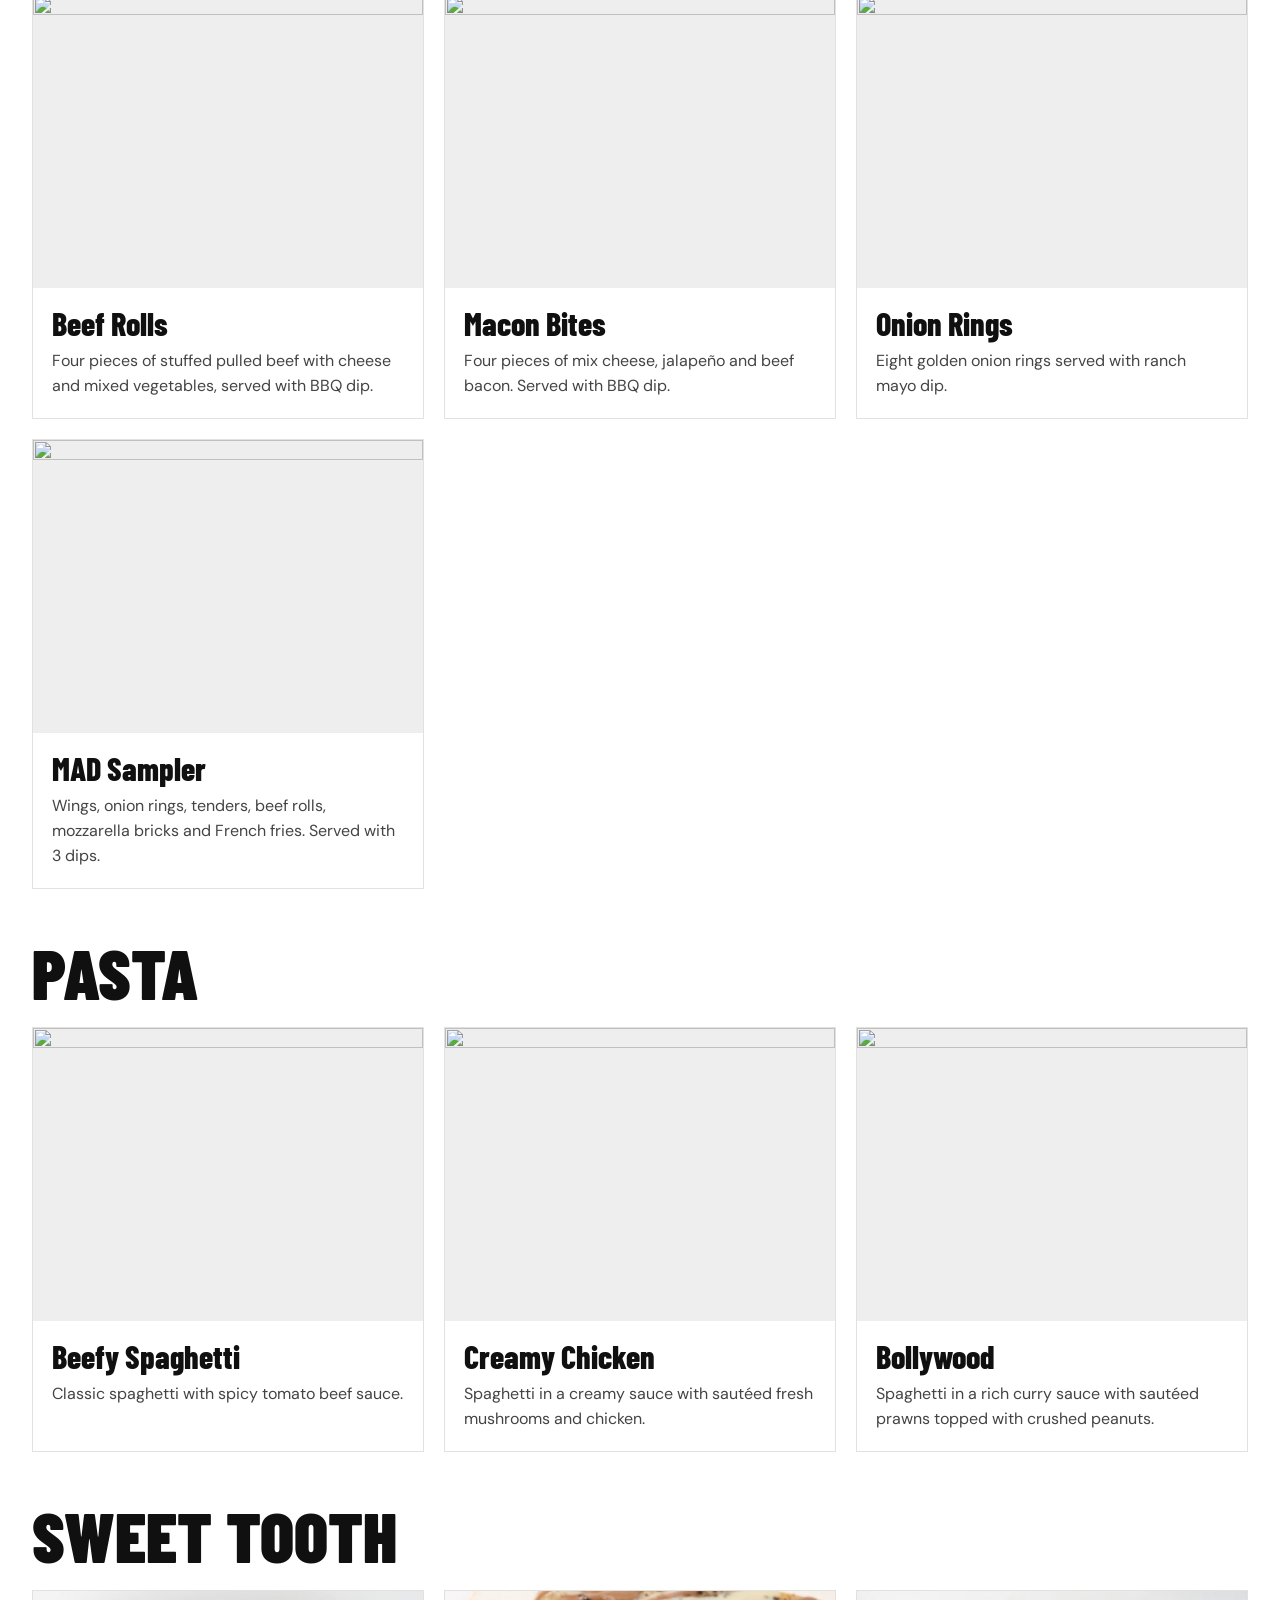
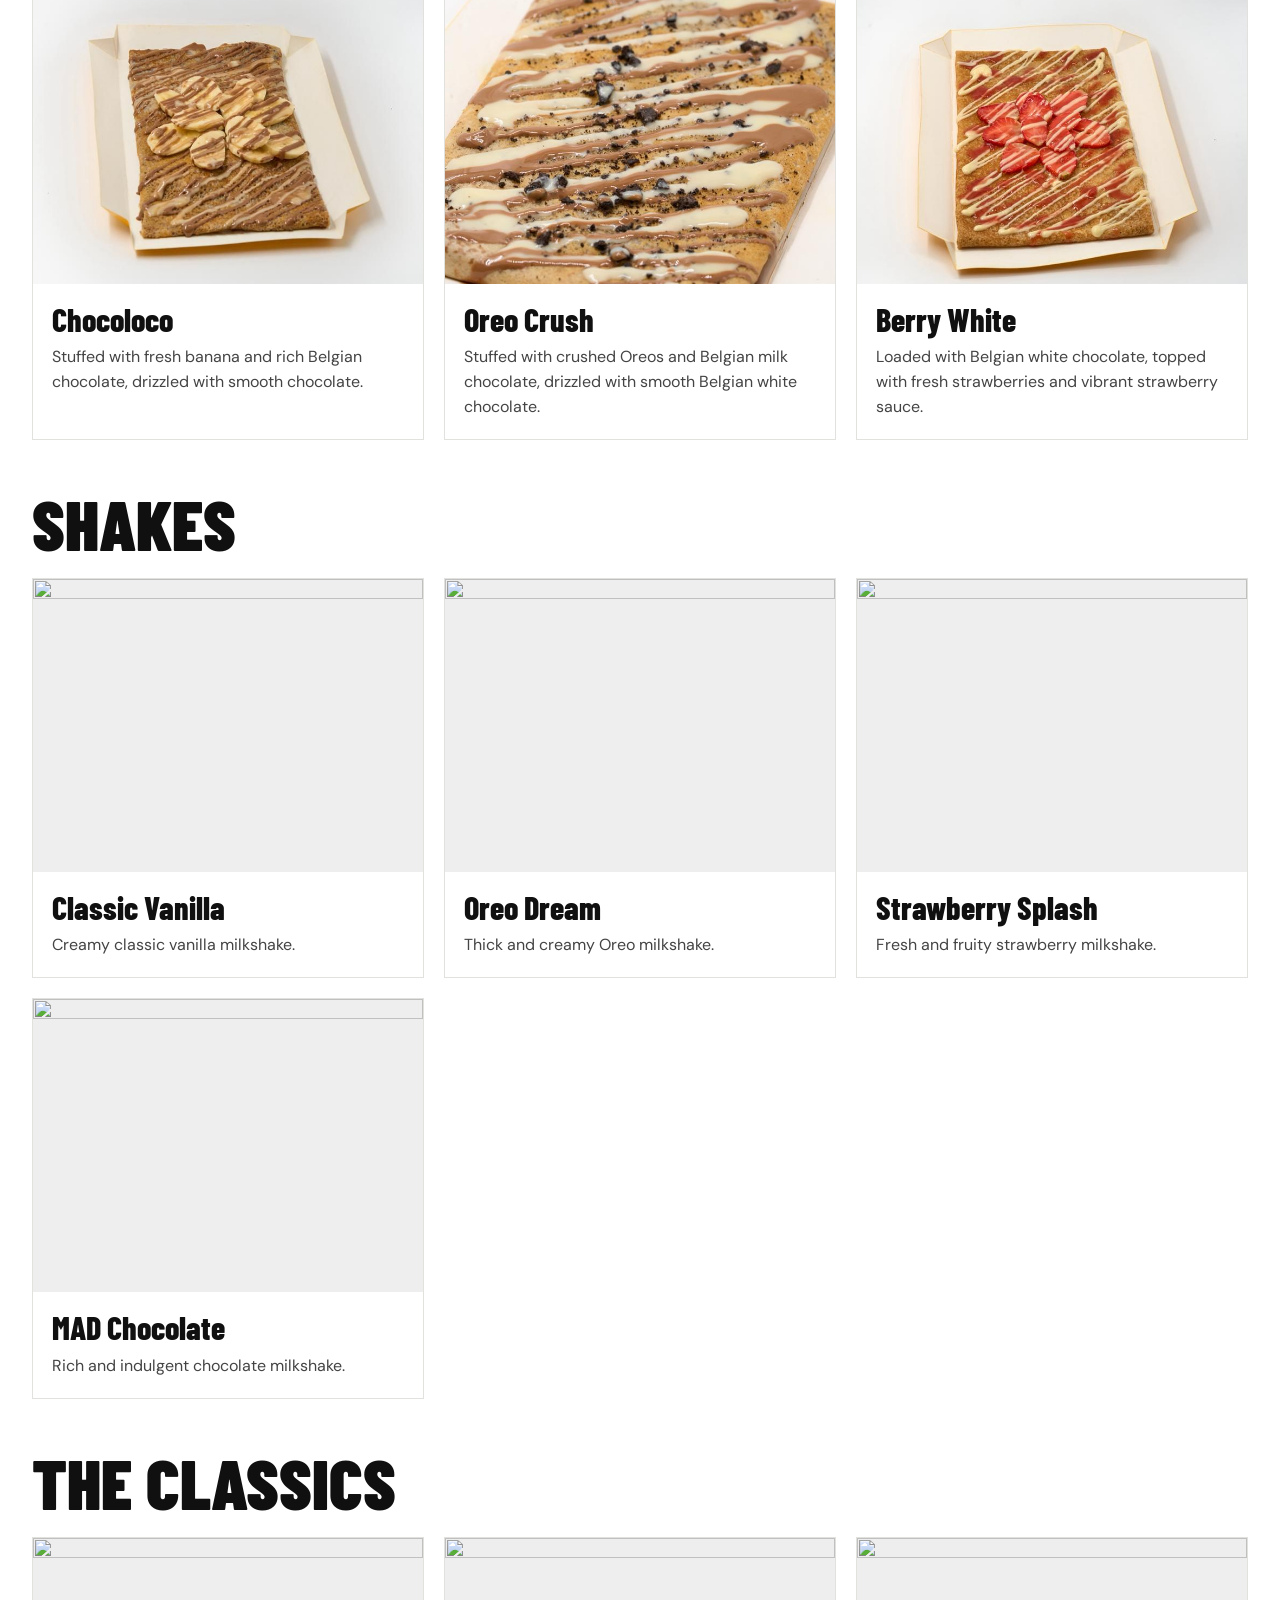
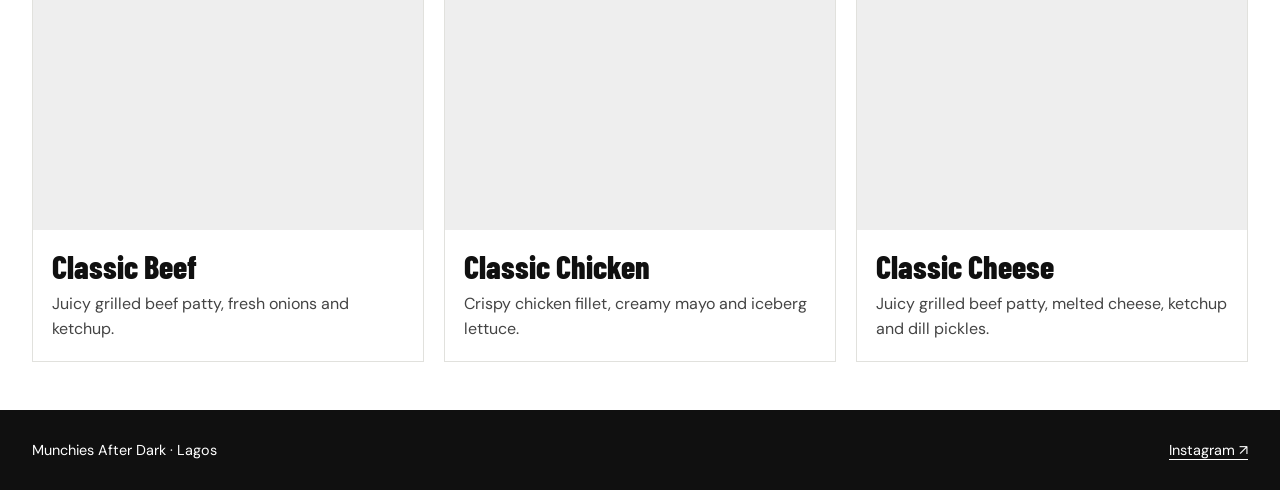
==== commit 213f29dd: "Convert menu into a browse-only catalog" ====
--- a/menu.html
+++ b/menu.html
@@ -1 +1,64 @@
-<!DOCTYPE html> <html lang="en"> <head> <meta charset="UTF-8"> <meta name="viewport" content="width=device-width, initial-scale=1.0"> <title>Menu — MAD Munchies After Dark | Order Online</title> <meta name="description" content="Order burgers, wraps, pasta, desserts and more from Munchies After Dark. Open daily 12PM–3AM. 100% Halal. Lagos."> <meta name="robots" content="index, follow"> <link rel="icon" type="image/x-icon" href="images/favicon.ico"> <link rel="icon" type="image/png" sizes="32x32" href="images/favicon-32.png"> <link rel="apple-touch-icon" sizes="180x180" href="images/apple-touch-icon.png"> <script>!function(f,b,e,v,n,t,s){if(f.fbq)return;n=f.fbq=function(){n.callMethod?n.callMethod.apply(n,arguments):n.queue.push(arguments)};if(!f._fbq)f._fbq=n;n.push=n;n.loaded=!0;n.version='2.0';n.queue=[];t=b.createElement(e);t.async=!0;t.src=v;s=b.getElementsByTagName(e)[0];s.parentNode.insertBefore(t,s)}(window,document,'script','https://connect.facebook.net/en_US/fbevents.js');fbq('init','1382280396148574');fbq('track','PageView');</script> <script async src="https://www.googletagmanager.com/gtag/js?id=G-9ZYHV11J0V"></script> <script>window.dataLayer=window.dataLayer||[];function gtag(){dataLayer.push(arguments);}gtag('js',new Date());gtag('config','G-9ZYHV11J0V');</script> <link rel="preconnect" href="https://fonts.googleapis.com"> <link href="https://fonts.googleapis.com/css2?family=Black+Han+Sans&family=DM+Sans:wght@300;400;500;600&display=swap" rel="stylesheet"> <style> :root{--gold:#f9bd3f;--black:#0a0a0a;--dark:#0f0d07;--white:#f7e7ce;--grey:#8a7a60;--border:rgba(249,189,63,.12);--border-hi:rgba(249,189,63,.45);--gold-glow:rgba(249,189,63,.07);} *,*::before,*::after{box-sizing:border-box;margin:0;padding:0;} html{scroll-behavior:smooth;} body{background:var(--black);color:var(--white);font-family:'DM Sans',sans-serif;font-weight:300;overflow-x:hidden;-webkit-font-smoothing:antialiased;} a{text-decoration:none;color:inherit;}button{cursor:pointer;font-family:inherit;}img{display:block;max-width:100%;} nav{position:fixed;top:0;left:0;right:0;z-index:900;padding:0 52px;height:72px;display:flex;align-items:center;justify-content:space-between;background:rgba(10,10,10,.97);backdrop-filter:blur(16px);border-bottom:1px solid rgba(249,189,63,.15);} .nav-logo{display:flex;align-items:center;gap:12px;} .nav-logo img{width:38px;height:38px;border-radius:50%;object-fit:cover;border:1px solid rgba(249,189,63,.3);} .nav-brand{font-family:'Black Han Sans',sans-serif;font-size:18px;letter-spacing:5px;text-transform:uppercase;color:var(--white);} .nav-links{display:flex;align-items:center;gap:36px;} .nav-links a{font-size:11px;letter-spacing:3px;text-transform:uppercase;font-weight:500;color:rgba(247,231,206,.45);transition:color .2s;} .nav-links a:hover,.nav-links a.active{color:var(--gold);} .nav-cta{background:var(--gold);color:var(--black);border:none;padding:11px 28px;font-family:'DM Sans',sans-serif;font-size:11px;font-weight:600;letter-spacing:3px;text-transform:uppercase;transition:background .2s;display:inline-block;} .nav-cta:hover{background:var(--white);} .hamburger{display:none;background:none;border:none;color:var(--white);font-size:22px;} .menu-hero{padding:120px 80px 48px;border-bottom:1px solid var(--border);display:flex;justify-content:space-between;align-items:flex-end;flex-wrap:wrap;gap:20px;} .mh-eyebrow{font-size:10px;letter-spacing:5px;text-transform:uppercase;color:var(--gold);margin-bottom:10px;display:flex;align-items:center;gap:12px;} .mh-eyebrow::before{content:'';display:block;width:20px;height:1px;background:var(--gold);} .mh-title{font-family:'Black Han Sans',sans-serif;font-size:clamp(56px,8vw,110px);line-height:.88;letter-spacing:2px;color:var(--white);} .mh-title span{color:var(--gold);} .mh-sub{font-size:13px;color:rgba(247,231,206,.4);margin-top:10px;letter-spacing:1px;} .mh-right{text-align:right;} .mh-halal{font-size:11px;letter-spacing:2px;text-transform:uppercase;color:var(--gold);opacity:.75;} .cat-bar-wrap{position:sticky;top:72px;z-index:700;background:rgba(10,10,10,.97);backdrop-filter:blur(14px);border-bottom:1px solid var(--border);padding:0 80px;} .cat-bar{display:flex;gap:0;overflow-x:auto;scrollbar-width:none;} .cat-bar::-webkit-scrollbar{display:none;} .cbt{background:none;border:none;border-bottom:2px solid transparent;color:rgba(247,231,206,.25);font-family:'Black Han Sans',sans-serif;font-size:13px;letter-spacing:3px;text-transform:uppercase;padding:13px 22px 15px;white-space:nowrap;transition:all .2s;margin-bottom:-1px;cursor:pointer;} .cbt:hover{color:var(--white);} .cbt.on{color:var(--gold);border-bottom-color:var(--gold);} .menu-body{padding:48px 80px 80px;} .cat-sec{margin-bottom:56px;} .cat-head{display:flex;align-items:center;gap:16px;margin-bottom:24px;padding-bottom:16px;border-bottom:1px solid var(--border);} .cat-head-img{width:40px;height:40px;border-radius:50%;object-fit:cover;border:1px solid var(--border-hi);} .cat-head-name{font-family:'Black Han Sans',sans-serif;font-size:28px;letter-spacing:2px;text-transform:uppercase;color:var(--gold);} .cat-head-note{font-size:11px;color:rgba(249,189,63,.5);letter-spacing:1px;margin-top:2px;} .items-grid{display:grid;grid-template-columns:repeat(auto-fill,minmax(285px,1fr));gap:16px;} .item{background:var(--dark);border:1px solid var(--border);overflow:hidden;position:relative;transition:transform .25s,border-color .25s,box-shadow .25s;} .item:hover{transform:translateY(-3px);border-color:var(--border-hi);box-shadow:0 16px 44px rgba(249,189,63,.1);} .item::after{content:'';position:absolute;top:0;left:0;right:0;height:2px;background:linear-gradient(90deg,var(--gold),transparent);opacity:0;transition:opacity .25s;} .item:hover::after{opacity:1;} .itag{position:absolute;top:0;right:0;background:var(--gold);color:var(--black);font-family:'Black Han Sans',sans-serif;font-size:9px;letter-spacing:2px;text-transform:uppercase;padding:4px 10px;} .iimg{width:100%;height:220px;object-fit:cover;filter:brightness(.85);transition:transform .4s,filter .4s;display:block;} .item:hover .iimg{transform:scale(1.04);filter:brightness(.7);} .iph{width:100%;height:220px;background:#111;display:flex;align-items:center;justify-content:center;font-size:52px;} .ibody{padding:18px 20px 20px;} .iname{font-family:'Black Han Sans',sans-serif;font-size:20px;letter-spacing:1px;text-transform:uppercase;color:var(--white);margin-bottom:6px;} .idesc{font-size:13px;color:rgba(247,231,206,.4);line-height:1.6;margin-bottom:7px;min-height:42px;font-weight:300;} .isub{font-size:11px;color:var(--gold);opacity:.5;letter-spacing:1px;margin-bottom:14px;font-style:italic;} .ifoot{display:flex;align-items:center;justify-content:space-between;} .iprice{font-family:'Black Han Sans',sans-serif;font-size:22px;color:var(--gold);} .iprice span{font-size:13px;opacity:.6;margin-right:1px;} .iorder{font-size:10px;letter-spacing:2px;text-transform:uppercase;color:var(--gold);background:none;border:none;border-bottom:1px solid rgba(249,189,63,.3);padding-bottom:3px;transition:all .2s;opacity:.7;cursor:pointer;font-family:'DM Sans',sans-serif;font-weight:500;} .iorder:hover{opacity:1;border-bottom-color:var(--gold);} .float-order{position:fixed;bottom:28px;right:28px;z-index:8000;background:var(--gold);color:var(--black);padding:14px 24px;font-family:'Black Han Sans',sans-serif;font-size:14px;letter-spacing:2px;text-transform:uppercase;text-decoration:none;display:flex;align-items:center;gap:8px;box-shadow:0 8px 32px rgba(249,189,63,.45);transition:all .2s;} .float-order:hover{background:var(--white);transform:translateY(-2px);} footer{padding:48px 80px 0;border-top:1px solid var(--border);background:#050402;} .footer-btm{padding:24px 0;display:flex;justify-content:space-between;border-top:1px solid var(--border);margin-top:36px;} .footer-btm p{font-size:11px;color:rgba(247,231,206,.6);letter-spacing:1px;} .footer-links{display:flex;gap:32px;} .footer-links a{font-size:11px;letter-spacing:2px;text-transform:uppercase;color:rgba(247,231,206,.85);transition:color .2s;} .footer-links a:hover{color:var(--gold);} .mob-nav{position:fixed;top:0;left:-100%;width:80%;max-width:300px;height:100vh;background:#0d0d0d;border-right:1px solid var(--border);z-index:1000;display:flex;flex-direction:column;padding:36px 28px;transition:left .32s cubic-bezier(.4,0,.2,1);} .mob-nav.on{left:0;} .mob-nav img{width:48px;height:48px;border-radius:50%;object-fit:cover;margin-bottom:28px;border:1px solid rgba(249,189,63,.3);} .mob-nav a{font-size:13px;letter-spacing:3px;text-transform:uppercase;font-weight:500;color:rgba(247,231,206,.4);padding:16px 0;border-bottom:1px solid var(--border);transition:color .2s;} .mob-nav a:hover{color:var(--gold);} .mob-order{margin-top:28px;background:var(--gold);color:var(--black);border:none;padding:14px;font-family:'Black Han Sans',sans-serif;font-size:14px;letter-spacing:2px;text-transform:uppercase;display:block;text-align:center;} .mob-x{position:absolute;top:20px;right:20px;background:none;border:none;color:rgba(247,231,206,.4);font-size:20px;cursor:pointer;} .overlay{position:fixed;inset:0;background:rgba(0,0,0,.7);z-index:900;opacity:0;pointer-events:none;transition:opacity .3s;} .overlay.on{opacity:1;pointer-events:all;} @media(max-width:900px){ nav{padding:0 24px;}.nav-links,.nav-cta{display:none;}.hamburger{display:block;} .menu-hero{padding:100px 24px 36px;flex-direction:column;gap:12px;}.mh-right{text-align:left;} .cat-bar-wrap{padding:0 16px;}.menu-body{padding:32px 24px 80px;} .items-grid{grid-template-columns:1fr 1fr;} } @media(max-width:540px){.items-grid{grid-template-columns:1fr;}} </style> </head> <body> <nav id="nav"> <a class="nav-logo" href="index.html"> <img src="images/logo.png" alt="MAD"> <span class="nav-brand">Munchies After Dark</span> </a> <div class="nav-links"> <a href="index.html">Home</a> <a href="menu.html" class="active">Menu</a> </div> <a class="nav-cta" href="https://munchies-after-dark.daash.restaurant/1" target="_blank" onclick="fbq('track','InitiateCheckout')">Order Now</a> <button class="hamburger" onclick="openNav()">☰</button> </nav> <div class="mob-nav" id="mobNav"> <button class="mob-x" onclick="closeNav()">✕</button> <img src="images/logo.png" alt="MAD"> <a href="index.html">Home</a> <a href="menu.html" class="active">Menu</a> <a class="mob-order" href="https://munchies-after-dark.daash.restaurant/1" target="_blank">Order Now</a> </div> <div class="overlay" id="overlay" onclick="closeNav()"></div> <div class="menu-hero"> <div> <div class="mh-eyebrow">Order Online · Open 12PM – 3AM Daily</div> <div class="mh-title">THE <span>MENU</span></div> <div class="mh-sub">Tap any item to order via Daash</div> </div> <div class="mh-right"><div class="mh-halal">☪ 100% Halal Certified</div></div> </div> <div class="cat-bar-wrap"> <div class="cat-bar"> <button class="cbt on" onclick="filterCat('burgers',this)">Burgers</button> <button class="cbt" onclick="filterCat('sandwiches',this)">Sandwiches</button> <button class="cbt" onclick="filterCat('wraps',this)">Wraps</button> <button class="cbt" onclick="filterCat('starters',this)">Starters</button> <button class="cbt" onclick="filterCat('pasta',this)">Pasta</button> <button class="cbt" onclick="filterCat('sweet',this)">Sweet Tooth</button> <button class="cbt" onclick="filterCat('shakes',this)">Shakes</button> <button class="cbt" onclick="filterCat('classics',this)">The Classics</button> </div> </div> <main class="menu-body"> <!-- BURGERS --> <div class="cat-sec" id="sec-burgers"> <div class="cat-head"><img class="cat-head-img" src="images/og.jpg" alt="Burgers"><div><div class="cat-head-name">Burgers</div><div class="cat-head-note">All burgers served with French fries</div></div></div> <div class="items-grid"> <div class="item" data-cat="burgers"><img class="iimg" src="images/og.jpg" alt="OG"><div class="ibody"><div class="iname">OG</div><div class="idesc">Juicy beef, melted cheddar, iceberg lettuce, tomato, grilled onions, dill pickles and cocktail sauce.</div><div class="ifoot"><span class="iprice"><span>₦</span>11,400</span><a class="iorder" href="https://munchies-after-dark.daash.restaurant/1" target="_blank" onclick="fbq('track','InitiateCheckout')">Order →</a></div></div></div> <div class="item" data-cat="burgers"><img class="iimg" src="images/lucy.jpg" alt="Lucy"><div class="ibody"><div class="iname">Lucy</div><div class="idesc">Cheese stuffed patty, beef bacon, crunchy onion rings, iceberg lettuce with dijonaise and ketchup sauce.</div><div class="ifoot"><span class="iprice"><span>₦</span>13,900</span><a class="iorder" href="https://munchies-after-dark.daash.restaurant/1" target="_blank" onclick="fbq('track','InitiateCheckout')">Order →</a></div></div></div> <div class="item" data-cat="burgers"><span class="itag">⭐ Signature</span><img class="iimg" src="images/mad.jpg" alt="MAD"><div class="ibody"><div class="iname">MAD</div><div class="idesc">Juicy beef with breaded cheddar, beef bacon, dill pickles and our house MAD sauce paired with BBQ.</div><div class="ifoot"><span class="iprice"><span>₦</span>16,500</span><a class="iorder" href="https://munchies-after-dark.daash.restaurant/1" target="_blank" onclick="fbq('track','InitiateCheckout')">Order →</a></div></div></div> <div class="item" data-cat="burgers"><img class="iimg" src="images/chacha.jpg" alt="Cha Cha"><div class="ibody"><div class="iname">Cha Cha</div><div class="idesc">Juicy beef, cheddar, sauteed mushrooms, grilled tomato and onions, crisp chips and our house MAD sauce.</div><div class="ifoot"><span class="iprice"><span>₦</span>13,200</span><a class="iorder" href="https://munchies-after-dark.daash.restaurant/1" target="_blank" onclick="fbq('track','InitiateCheckout')">Order →</a></div></div></div> <div class="item" data-cat="burgers"><img class="iimg" src="chicken_b.jpg" alt="Chicken B"><div class="ibody"><div class="iname">Chicken B</div><div class="idesc">Choice of grilled or crispy chicken, iceberg lettuce, dill pickles, fresh mushroom, tomato with garlic mayo.</div><div class="ifoot"><span class="iprice"><span>₦</span>10,500</span><a class="iorder" href="https://munchies-after-dark.daash.restaurant/1" target="_blank" onclick="fbq('track','InitiateCheckout')">Order →</a></div></div></div> <div class="item" data-cat="burgers"><img class="iimg" src="images/island.jpg" alt="Island"><div class="ibody"><div class="iname">Island</div><div class="idesc">Crispy chicken, mix cheese, beef pepperoni, iceberg lettuce, dill pickles and thousand island sauce.</div><div class="ifoot"><span class="iprice"><span>₦</span>12,400</span><a class="iorder" href="https://munchies-after-dark.daash.restaurant/1" target="_blank" onclick="fbq('track','InitiateCheckout')">Order →</a></div></div></div> <div class="item" data-cat="burgers"><span class="itag">🌟 Premium</span><img class="iimg" src="images/truffle.jpg" alt="Truffle Rush"><div class="ibody"><div class="iname">Truffle Rush</div><div class="idesc">Juicy beef patty with creamy truffle mayo, fresh mushrooms, melted Swiss cheese and fresh rocket leaves.</div><div class="ifoot"><span class="iprice"><span>₦</span>16,500</span><a class="iorder" href="https://munchies-after-dark.daash.restaurant/1" target="_blank" onclick="fbq('track','InitiateCheckout')">Order →</a></div></div></div> <div class="item" data-cat="burgers"><span class="itag">🌶 Spicy</span><img class="iimg" src="images/mex.jpg" alt="Mex"><div class="ibody"><div class="iname">Mex</div><div class="idesc">Juicy beef with sauteed bell peppers, mix cheese, iceberg lettuce, avocado slices, jalapeños and Cajun sauce.</div><div class="ifoot"><span class="iprice"><span>₦</span>12,800</span><a class="iorder" href="https://munchies-after-dark.daash.restaurant/1" target="_blank" onclick="fbq('track','InitiateCheckout')">Order →</a></div></div></div> <div class="item" data-cat="burgers"><span class="itag">🔥 Local Fav</span><img class="iimg" src="images/afro.jpg" alt="The Afro"><div class="ibody"><div class="iname">The Afro</div><div class="idesc">Juicy beef with suya spices, onions, tomato and spicy coleslaw with suya mayo sauce.</div><div class="ifoot"><span class="iprice"><span>₦</span>9,800</span><a class="iorder" href="https://munchies-after-dark.daash.restaurant/1" target="_blank" onclick="fbq('track','InitiateCheckout')">Order →</a></div></div></div> <div class="item" data-cat="burgers"><img class="iimg" src="mozz_b.jpg" alt="Mozz B"><div class="ibody"><div class="iname">Mozz B</div><div class="idesc">Crispy breaded mozzarella patty with cocktail sauce, iceberg lettuce, juicy tomato and dill pickles.</div><div class="ifoot"><span class="iprice"><span>₦</span>12,700</span><a class="iorder" href="https://munchies-after-dark.daash.restaurant/1" target="_blank" onclick="fbq('track','InitiateCheckout')">Order →</a></div></div></div> <div class="item" data-cat="burgers"><img class="iimg" src="images/mighty.jpg" alt="Mighty"><div class="ibody"><div class="iname">Mighty</div><div class="idesc">Crispy chicken, breaded mozzarella, iceberg lettuce, dill pickles and BBQ mayo sauce.</div><div class="ifoot"><span class="iprice"><span>₦</span>13,900</span><a class="iorder" href="https://munchies-after-dark.daash.restaurant/1" target="_blank" onclick="fbq('track','InitiateCheckout')">Order →</a></div></div></div> <div class="item" data-cat="burgers"><img class="iimg" src="images/bliss.jpg" alt="Bliss"><div class="ibody"><div class="iname">Bliss</div><div class="idesc">Crispy chicken, mix cheese, coleslaw mix, dill pickles with ranch mayo sauce.</div><div class="ifoot"><span class="iprice"><span>₦</span>11,300</span><a class="iorder" href="https://munchies-after-dark.daash.restaurant/1" target="_blank" onclick="fbq('track','InitiateCheckout')">Order →</a></div></div></div> <div class="item" data-cat="burgers"><span class="itag">🌶 Spicy</span><img class="iimg" src="images/flame.jpg" alt="Flame"><div class="ibody"><div class="iname">Flame</div><div class="idesc">Crispy chicken, jalapeños, iceberg lettuce and buffalo mayo paired with BBQ sauce.</div><div class="ifoot"><span class="iprice"><span>₦</span>10,900</span><a class="iorder" href="https://munchies-after-dark.daash.restaurant/1" target="_blank" onclick="fbq('track','InitiateCheckout')">Order →</a></div></div></div> </div> </div> <!-- SANDWICHES --> <div class="cat-sec" id="sec-sandwiches"> <div class="cat-head"><img class="cat-head-img" src="images/chicken_sub.jpg" alt="Sandwiches"><div><div class="cat-head-name">Sandwiches</div><div class="cat-head-note">All sandwiches served with French fries</div></div></div> <div class="items-grid"> <div class="item" data-cat="sandwiches"><img class="iimg" src="images/fuego.jpg" alt="Fuego"><div class="ibody"><div class="iname">Fuego</div><div class="idesc">Sauteed fajita chicken with mix bell pepper and onions, mozzarella cheese with guacamole sauce.</div><div class="ifoot"><span class="iprice"><span>₦</span>13,500</span><a class="iorder" href="https://munchies-after-dark.daash.restaurant/1" target="_blank" onclick="fbq('track','InitiateCheckout')">Order →</a></div></div></div> <div class="item" data-cat="sandwiches"><span class="itag">⭐ Popular</span><img class="iimg" src="images/steakhouse.jpg" alt="Steakhouse Classic"><div class="ibody"><div class="iname">Steakhouse Classic</div><div class="idesc">Juicy steak slices, sauteed mushrooms, grilled tomato and onions, cheddar and house MAD sauce.</div><div class="ifoot"><span class="iprice"><span>₦</span>14,900</span><a class="iorder" href="https://munchies-after-dark.daash.restaurant/1" target="_blank" onclick="fbq('track','InitiateCheckout')">Order →</a></div></div></div> <div class="item" data-cat="sandwiches"><img class="iimg" src="images/chicken_sub.jpg" alt="Chicken Sub"><div class="ibody"><div class="iname">Chicken Sub</div><div class="idesc">Grilled chicken, iceberg lettuce, tomato, dill pickles, fresh mushroom with garlic mayo sauce.</div><div class="ifoot"><span class="iprice"><span>₦</span>12,500</span><a class="iorder" href="https://munchies-after-dark.daash.restaurant/1" target="_blank" onclick="fbq('track','InitiateCheckout')">Order →</a></div></div></div> </div> </div> <!-- WRAPS --> <div class="cat-sec" id="sec-wraps"> <div class="cat-head"><img class="cat-head-img" src="images/bbq_crunch.jpg" alt="Wraps"><div><div class="cat-head-name">Wraps</div></div></div> <div class="items-grid"> <div class="item" data-cat="wraps"><img class="iimg" src="images/bbq_crunch.jpg" alt="BBQ Crunch"><div class="ibody"><div class="iname">BBQ Crunch</div><div class="idesc">Crispy chicken in a soft tortilla with BBQ, cheddar, honey mustard and ranch sauce, topped with crispy chips.</div><div class="ifoot"><span class="iprice"><span>₦</span>12,900</span><a class="iorder" href="https://munchies-after-dark.daash.restaurant/1" target="_blank" onclick="fbq('track','InitiateCheckout')">Order →</a></div></div></div> <div class="item" data-cat="wraps"><img class="iimg" src="honey_crunch.jpg" alt="Honey Crunch"><div class="ibody"><div class="iname">Honey Crunch</div><div class="idesc">Crispy chicken with honey mustard and ranch sauce, dill pickles, crispy chips and iceberg lettuce.</div><div class="ifoot"><span class="iprice"><span>₦</span>11,800</span><a class="iorder" href="https://munchies-after-dark.daash.restaurant/1" target="_blank" onclick="fbq('track','InitiateCheckout')">Order →</a></div></div></div> <div class="item" data-cat="wraps"><span class="itag">⭐ Bestseller</span><img class="iimg" src="images/the_crunch.jpg" alt="The Crunch"><div class="ibody"><div class="iname">The Crunch</div><div class="idesc">Crispy chicken with cocktail sauce, dill pickles, mix cheese, iceberg lettuce and sweet corn.</div><div class="ifoot"><span class="iprice"><span>₦</span>12,600</span><a class="iorder" href="https://munchies-after-dark.daash.restaurant/1" target="_blank" onclick="fbq('track','InitiateCheckout')">Order →</a></div></div></div> </div> </div> <!-- STARTERS --> <div class="cat-sec" id="sec-starters"> <div class="cat-head"><img class="cat-head-img" src="images/wings.jpg" alt="Starters"><div><div class="cat-head-name">Starters</div></div></div> <div class="items-grid"> <div class="item" data-cat="starters"><img class="iimg" src="images/wings.jpg" alt="Wings"><div class="ibody"><div class="iname">Flavorful Wings</div><div class="idesc">Six juicy chicken wings with your choice of BBQ, Buffalo, Naija Pepper or Honey Mustard dip.</div><div class="ifoot"><span class="iprice"><span>₦</span>7,500</span><a class="iorder" href="https://munchies-after-dark.daash.restaurant/1" target="_blank" onclick="fbq('track','InitiateCheckout')">Order →</a></div></div></div> <div class="item" data-cat="starters"><img class="iimg" src="images/tenders.jpg" alt="Golden Tenders"><div class="ibody"><div class="iname">Golden Tenders</div><div class="idesc">Five pieces of breaded chicken served with honey mustard dip.</div><div class="ifoot"><span class="iprice"><span>₦</span>8,400</span><a class="iorder" href="https://munchies-after-dark.daash.restaurant/1" target="_blank" onclick="fbq('track','InitiateCheckout')">Order →</a></div></div></div> <div class="item" data-cat="starters"><img class="iimg" src="images/mozz_bricks.jpg" alt="Mozzarella Bricks"><div class="ibody"><div class="iname">Mozzarella Bricks</div><div class="idesc">Four pieces of cheesy mozzarella bricks served with cocktail dip.</div><div class="ifoot"><span class="iprice"><span>₦</span>9,200</span><a class="iorder" href="https://munchies-after-dark.daash.restaurant/1" target="_blank" onclick="fbq('track','InitiateCheckout')">Order →</a></div></div></div> <div class="item" data-cat="starters"><img class="iimg" src="images/beef_roll.jpg" alt="Beef Rolls"><div class="ibody"><div class="iname">Beef Rolls</div><div class="idesc">Four pieces of stuffed pulled beef with cheese and mixed vegetables, served with BBQ dip.</div><div class="ifoot"><span class="iprice"><span>₦</span>9,200</span><a class="iorder" href="https://munchies-after-dark.daash.restaurant/1" target="_blank" onclick="fbq('track','InitiateCheckout')">Order →</a></div></div></div> <div class="item" data-cat="starters"><span class="itag">🌶 Spicy</span><img class="iimg" src="images/macon.jpg" alt="Macon Bites"><div class="ibody"><div class="iname">Macon Bites</div><div class="idesc">Four pieces of mix cheese, jalapeño and beef bacon. Served with BBQ dip.</div><div class="ifoot"><span class="iprice"><span>₦</span>8,100</span><a class="iorder" href="https://munchies-after-dark.daash.restaurant/1" target="_blank" onclick="fbq('track','InitiateCheckout')">Order →</a></div></div></div> <div class="item" data-cat="starters"><img class="iimg" src="images/onion_rings.jpg" alt="Onion Rings"><div class="ibody"><div class="iname">Onion Rings</div><div class="idesc">Eight golden onion rings served with ranch mayo dip.</div><div class="ifoot"><span class="iprice"><span>₦</span>6,000</span><a class="iorder" href="https://munchies-after-dark.daash.restaurant/1" target="_blank" onclick="fbq('track','InitiateCheckout')">Order →</a></div></div></div> <div class="item" data-cat="starters"><span class="itag">🔥 Best Value</span><img class="iimg" src="images/sampler.jpg" alt="MAD Sampler"><div class="ibody"><div class="iname">MAD Sampler</div><div class="idesc">Wings, onion rings, tenders, beef rolls, mozzarella bricks and French fries. Served with 3 dips.</div><div class="ifoot"><span class="iprice"><span>₦</span>20,700</span><a class="iorder" href="https://munchies-after-dark.daash.restaurant/1" target="_blank" onclick="fbq('track','InitiateCheckout')">Order →</a></div></div></div> </div> </div> <!-- PASTA --> <div class="cat-sec" id="sec-pasta"> <div class="cat-head"><img class="cat-head-img" src="images/bollywood.jpg" alt="Pasta"><div><div class="cat-head-name">Pasta</div></div></div> <div class="items-grid"> <div class="item" data-cat="pasta"><span class="itag">🌶 Spicy</span><img class="iimg" src="images/beefy_spag.jpg" alt="Beefy Spaghetti"><div class="ibody"><div class="iname">Beefy Spaghetti</div><div class="idesc">Classic spaghetti with spicy tomato beef sauce.</div><div class="ifoot"><span class="iprice"><span>₦</span>8,300</span><a class="iorder" href="https://munchies-after-dark.daash.restaurant/1" target="_blank" onclick="fbq('track','InitiateCheckout')">Order →</a></div></div></div> <div class="item" data-cat="pasta"><img class="iimg" src="images/creamy_chk.jpg" alt="Creamy Chicken"><div class="ibody"><div class="iname">Creamy Chicken</div><div class="idesc">Spaghetti in a creamy sauce with sautéed fresh mushrooms and chicken.</div><div class="ifoot"><span class="iprice"><span>₦</span>9,500</span><a class="iorder" href="https://munchies-after-dark.daash.restaurant/1" target="_blank" onclick="fbq('track','InitiateCheckout')">Order →</a></div></div></div> <div class="item" data-cat="pasta"><span class="itag">⭐ Chef's Pick</span><img class="iimg" src="images/bollywood.jpg" alt="Bollywood"><div class="ibody"><div class="iname">Bollywood</div><div class="idesc">Spaghetti in a rich curry sauce with sautéed prawns topped with crushed peanuts.</div><div class="ifoot"><span class="iprice"><span>₦</span>11,500</span><a class="iorder" href="https://munchies-after-dark.daash.restaurant/1" target="_blank" onclick="fbq('track','InitiateCheckout')">Order →</a></div></div></div> </div> </div> <!-- SWEET TOOTH --> <div class="cat-sec" id="sec-sweet"> <div class="cat-head"><img class="cat-head-img" src="images/oreocrush.jpg" alt="Sweet Tooth"><div><div class="cat-head-name">Sweet Tooth</div></div></div> <div class="items-grid"> <div class="item" data-cat="sweet"><img class="iimg" src="images/chocoloco.jpg" alt="Chocoloco"><div class="ibody"><div class="iname">Chocoloco</div><div class="idesc">Stuffed with fresh banana and rich Belgian chocolate, drizzled with smooth chocolate.</div><div class="ifoot"><span class="iprice"><span>₦</span>9,100</span><a class="iorder" href="https://munchies-after-dark.daash.restaurant/1" target="_blank" onclick="fbq('track','InitiateCheckout')">Order →</a></div></div></div> <div class="item" data-cat="sweet"><span class="itag">⭐ Fan Fav</span><img class="iimg" src="images/oreocrush.jpg" alt="Oreo Crush"><div class="ibody"><div class="iname">Oreo Crush</div><div class="idesc">Stuffed with crushed Oreos and Belgian milk chocolate, drizzled with smooth Belgian white chocolate.</div><div class="ifoot"><span class="iprice"><span>₦</span>7,500</span><a class="iorder" href="https://munchies-after-dark.daash.restaurant/1" target="_blank" onclick="fbq('track','InitiateCheckout')">Order →</a></div></div></div> <div class="item" data-cat="sweet"><img class="iimg" src="images/berrywhite.jpg" alt="Berry White"><div class="ibody"><div class="iname">Berry White</div><div class="idesc">Loaded with Belgian white chocolate, topped with fresh strawberries and vibrant strawberry sauce.</div><div class="ifoot"><span class="iprice"><span>₦</span>10,400</span><a class="iorder" href="https://munchies-after-dark.daash.restaurant/1" target="_blank" onclick="fbq('track','InitiateCheckout')">Order →</a></div></div></div> </div> </div> <!-- SHAKES --> <div class="cat-sec" id="sec-shakes"> <div class="cat-head"><img class="cat-head-img" src="images/all_shakes.jpg" alt="Shakes"><div><div class="cat-head-name">Shakes</div></div></div> <div class="items-grid"> <div class="item" data-cat="shakes"><img class="iimg" src="images/all_shakes.jpg" alt="Classic Vanilla"><div class="ibody"><div class="iname">Classic Vanilla</div><div class="idesc">Creamy classic vanilla milkshake.</div><div class="ifoot"><span class="iprice"><span>₦</span>7,500</span><a class="iorder" href="https://munchies-after-dark.daash.restaurant/1" target="_blank" onclick="fbq('track','InitiateCheckout')">Order →</a></div></div></div> <div class="item" data-cat="shakes"><img class="iimg" src="images/shake_choc.jpg" alt="Oreo Dream"><div class="ibody"><div class="iname">Oreo Dream</div><div class="idesc">Thick and creamy Oreo milkshake.</div><div class="ifoot"><span class="iprice"><span>₦</span>7,500</span><a class="iorder" href="https://munchies-after-dark.daash.restaurant/1" target="_blank" onclick="fbq('track','InitiateCheckout')">Order →</a></div></div></div> <div class="item" data-cat="shakes"><img class="iimg" src="images/shake_straw.jpg" alt="Strawberry Splash"><div class="ibody"><div class="iname">Strawberry Splash</div><div class="idesc">Fresh and fruity strawberry milkshake.</div><div class="ifoot"><span class="iprice"><span>₦</span>7,500</span><a class="iorder" href="https://munchies-after-dark.daash.restaurant/1" target="_blank" onclick="fbq('track','InitiateCheckout')">Order →</a></div></div></div> <div class="item" data-cat="shakes"><span class="itag">⭐ Popular</span><img class="iimg" src="images/shake_choc.jpg" alt="MAD Chocolate"><div class="ibody"><div class="iname">MAD Chocolate</div><div class="idesc">Rich and indulgent chocolate milkshake.</div><div class="ifoot"><span class="iprice"><span>₦</span>7,500</span><a class="iorder" href="https://munchies-after-dark.daash.restaurant/1" target="_blank" onclick="fbq('track','InitiateCheckout')">Order →</a></div></div></div> </div> </div> <!-- THE CLASSICS --> <div class="cat-sec" id="sec-classics"> <div class="cat-head"><img class="cat-head-img" src="images/classic_beef.jpg" alt="The Classics"><div><div class="cat-head-name">The Classics</div><div class="cat-head-note">Simple, quality, affordable</div></div></div> <div class="items-grid"> <div class="item" data-cat="classics"><img class="iimg" src="images/classic_beef.jpg" alt="Classic Beef"><div class="ibody"><div class="iname">Classic Beef</div><div class="idesc">Juicy grilled beef patty, fresh onions and ketchup.</div><div class="ifoot"><span class="iprice"><span>₦</span>3,200</span><a class="iorder" href="https://munchies-after-dark.daash.restaurant/1" target="_blank" onclick="fbq('track','InitiateCheckout')">Order →</a></div></div></div> <div class="item" data-cat="classics"><img class="iimg" src="images/classic_chk.jpg" alt="Classic Chicken"><div class="ibody"><div class="iname">Classic Chicken</div><div class="idesc">Crispy chicken fillet, creamy mayo and iceberg lettuce.</div><div class="ifoot"><span class="iprice"><span>₦</span>3,400</span><a class="iorder" href="https://munchies-after-dark.daash.restaurant/1" target="_blank" onclick="fbq('track','InitiateCheckout')">Order →</a></div></div></div> <div class="item" data-cat="classics"><img class="iimg" src="images/classic_cheese.jpg" alt="Classic Cheese"><div class="ibody"><div class="iname">Classic Cheese</div><div class="idesc">Juicy grilled beef patty, melted cheese, ketchup and dill pickles.</div><div class="ifoot"><span class="iprice"><span>₦</span>3,900</span><a class="iorder" href="https://munchies-after-dark.daash.restaurant/1" target="_blank" onclick="fbq('track','InitiateCheckout')">Order →</a></div></div></div> </div> </div> </main> <a class="float-order" href="https://munchies-after-dark.daash.restaurant/1" target="_blank" onclick="fbq('track','InitiateCheckout')">🍔 Order Now</a> <footer> <div style="display:flex;justify-content:space-between;align-items:center;flex-wrap:wrap;gap:20px;padding-bottom:32px;border-bottom:1px solid var(--border);"> <div style="display:flex;align-items:center;gap:12px;"> <img src="images/logo.png" alt="MAD" style="width:40px;height:40px;border-radius:50%;object-fit:cover;border:1px solid rgba(249,189,63,.3);"> <div> <div style="font-family:'Black Han Sans',sans-serif;font-size:20px;letter-spacing:4px;color:var(--gold);">MAD</div> <div style="font-size:10px;letter-spacing:3px;text-transform:uppercase;color:var(--grey);">Munchies After Dark</div> </div> </div> <div class="footer-links"> <a href="index.html">Home</a> <a href="https://www.instagram.com/munchiesafterdarkng" target="_blank">Instagram</a> <a href="https://wa.me/2347047792000" target="_blank">WhatsApp</a> </div> </div> <div class="footer-btm"> <p>© 2026 Munchies After Dark. All rights reserved.</p> <p>madlagos.com</p> </div> </footer> <script> const sections=['burgers','sandwiches','wraps','starters','pasta','sweet','shakes','classics']; const btns=document.querySelectorAll('.cbt'); function filterCat(cat,btn){ btns.forEach(b=>b.classList.remove('on')); btn.classList.add('on'); const el=document.getElementById('sec-'+cat); if(el){ const top=el.getBoundingClientRect().top+window.scrollY-140; window.scrollTo({top,behavior:'smooth'}); } if(typeof fbq!=='undefined') fbq('track','ViewContent',{content_name:cat}); } window.addEventListener('scroll',()=>{ let cur='burgers'; sections.forEach(id=>{const el=document.getElementById('sec-'+id);if(el&&el.getBoundingClientRect().top<=150)cur=id;}); btns.forEach((b,i)=>b.classList.toggle('on',sections[i]===cur)); },{passive:true}); function openNav(){document.getElementById('mobNav').classList.add('on');document.getElementById('overlay').classList.add('on');} function closeNav(){document.getElementById('mobNav').classList.remove('on');document.getElementById('overlay').classList.remove('on');} </script> </body> </html>
+<!doctype html>
+<html lang="en"><head>
+<meta charset="utf-8"><meta name="viewport" content="width=device-width, initial-scale=1">
+<title>Menu | MAD · Munchies After Dark Lagos</title>
+<meta name="description" content="Explore the Munchies After Dark menu, from burgers and wraps to pasta, desserts and shakes.">
+<meta name="theme-color" content="#101010">
+<link rel="canonical" href="https://madlagos.com/menu.html">
+<meta property="og:image" content="https://madlagos.com/images/mad.jpg">
+<link rel="icon" href="images/favicon-32.png">
+<link rel="preconnect" href="https://fonts.googleapis.com">
+<link rel="preconnect" href="https://fonts.gstatic.com" crossorigin>
+<link href="https://fonts.googleapis.com/css2?family=Barlow+Condensed:wght@700;800;900&family=DM+Sans:wght@400;500;600;700&display=swap" rel="stylesheet">
+<link rel="stylesheet" href="mad-site.css">
+<script>!function(f,b,e,v,n,t,s){if(f.fbq)return;n=f.fbq=function(){n.callMethod?n.callMethod.apply(n,arguments):n.queue.push(arguments)};if(!f._fbq)f._fbq=n;n.push=n;n.loaded=!0;n.version='2.0';n.queue=[];t=b.createElement(e);t.async=!0;t.src=v;s=b.getElementsByTagName(e)[0];s.parentNode.insertBefore(t,s)}(window,document,'script','https://connect.facebook.net/en_US/fbevents.js');fbq('init','1382280396148574');fbq('track','PageView');</script>
+<script async src="https://www.googletagmanager.com/gtag/js?id=G-9ZYHV11J0V"></script>
+<script>window.dataLayer=window.dataLayer||[];function gtag(){dataLayer.push(arguments);}gtag('js',new Date());gtag('config','G-9ZYHV11J0V');</script>
+</head><body>
+<a class="skip" href="#main">Skip to content</a>
+<header class="header"><div class="shell top"><a class="logo" href="./" aria-label="Munchies After Dark home"><img src="images/logo.png" alt="MAD"></a>
+<nav aria-label="Main navigation"><a href="menu.html" aria-current="page">Menu</a><a href="./#story">Our story</a><a href="./#contact">Contact</a></nav></div></header>
+<main id="main"><section class="menu-intro"><div class="shell"><p class="eyebrow">Munchies After Dark</p><h1>The menu<span>.</span></h1><p class="lede">Browse our burgers, wraps, sides, desserts and more.</p></div></section>
+<div class="shell catalog"><nav class="categories" aria-label="Menu categories"><a href="#burgers">Burgers</a><a href="#sandwiches">Sandwiches</a><a href="#wraps">Wraps</a><a href="#starters">Starters</a><a href="#pasta">Pasta</a><a href="#sweet">Sweet Tooth</a><a href="#shakes">Shakes</a><a href="#classics">The Classics</a></nav>
+<section class="menu-section" id="burgers"><h2>Burgers</h2><p class="note">All burgers served with French fries</p><div class="food-grid"><article class="food"><img src="images/og.jpg" alt="" loading="lazy"><div><h3>OG</h3><p>Juicy beef, melted cheddar, iceberg lettuce, tomato, grilled onions, dill pickles and cocktail sauce.</p></div></article>
+<article class="food"><img src="images/lucy.jpg" alt="" loading="lazy"><div><h3>Lucy</h3><p>Cheese stuffed patty, beef bacon, crunchy onion rings, iceberg lettuce with dijonaise and ketchup sauce.</p></div></article>
+<article class="food"><img src="images/mad.jpg" alt="" loading="lazy"><div><h3>MAD</h3><p>Juicy beef with breaded cheddar, beef bacon, dill pickles and our house MAD sauce paired with BBQ.</p></div></article>
+<article class="food"><img src="images/chacha.jpg" alt="" loading="lazy"><div><h3>Cha Cha</h3><p>Juicy beef, cheddar, sauteed mushrooms, grilled tomato and onions, crisp chips and our house MAD sauce.</p></div></article>
+<article class="food"><img src="chicken_b.jpg" alt="" loading="lazy"><div><h3>Chicken B</h3><p>Choice of grilled or crispy chicken, iceberg lettuce, dill pickles, fresh mushroom, tomato with garlic mayo.</p></div></article>
+<article class="food"><img src="images/island.jpg" alt="" loading="lazy"><div><h3>Island</h3><p>Crispy chicken, mix cheese, beef pepperoni, iceberg lettuce, dill pickles and thousand island sauce.</p></div></article>
+<article class="food"><img src="images/truffle.jpg" alt="" loading="lazy"><div><h3>Truffle Rush</h3><p>Juicy beef patty with creamy truffle mayo, fresh mushrooms, melted Swiss cheese and fresh rocket leaves.</p></div></article>
+<article class="food"><img src="images/mex.jpg" alt="" loading="lazy"><div><h3>Mex</h3><p>Juicy beef with sauteed bell peppers, mix cheese, iceberg lettuce, avocado slices, jalapeños and Cajun sauce.</p></div></article>
+<article class="food"><img src="images/afro.jpg" alt="" loading="lazy"><div><h3>The Afro</h3><p>Juicy beef with suya spices, onions, tomato and spicy coleslaw with suya mayo sauce.</p></div></article>
+<article class="food"><img src="mozz_b.jpg" alt="" loading="lazy"><div><h3>Mozz B</h3><p>Crispy breaded mozzarella patty with cocktail sauce, iceberg lettuce, juicy tomato and dill pickles.</p></div></article>
+<article class="food"><img src="images/mighty.jpg" alt="" loading="lazy"><div><h3>Mighty</h3><p>Crispy chicken, breaded mozzarella, iceberg lettuce, dill pickles and BBQ mayo sauce.</p></div></article>
+<article class="food"><img src="images/bliss.jpg" alt="" loading="lazy"><div><h3>Bliss</h3><p>Crispy chicken, mix cheese, coleslaw mix, dill pickles with ranch mayo sauce.</p></div></article>
+<article class="food"><img src="images/flame.jpg" alt="" loading="lazy"><div><h3>Flame</h3><p>Crispy chicken, jalapeños, iceberg lettuce and buffalo mayo paired with BBQ sauce.</p></div></article></div></section>
+<section class="menu-section" id="sandwiches"><h2>Sandwiches</h2><p class="note">All sandwiches served with French fries</p><div class="food-grid"><article class="food"><img src="images/fuego.jpg" alt="" loading="lazy"><div><h3>Fuego</h3><p>Sauteed fajita chicken with mix bell pepper and onions, mozzarella cheese with guacamole sauce.</p></div></article>
+<article class="food"><img src="images/steakhouse.jpg" alt="" loading="lazy"><div><h3>Steakhouse Classic</h3><p>Juicy steak slices, sauteed mushrooms, grilled tomato and onions, cheddar and house MAD sauce.</p></div></article>
+<article class="food"><img src="images/chicken_sub.jpg" alt="" loading="lazy"><div><h3>Chicken Sub</h3><p>Grilled chicken, iceberg lettuce, tomato, dill pickles, fresh mushroom with garlic mayo sauce.</p></div></article></div></section>
+<section class="menu-section" id="wraps"><h2>Wraps</h2><div class="food-grid"><article class="food"><img src="images/bbq_crunch.jpg" alt="" loading="lazy"><div><h3>BBQ Crunch</h3><p>Crispy chicken in a soft tortilla with BBQ, cheddar, honey mustard and ranch sauce, topped with crispy chips.</p></div></article>
+<article class="food"><img src="honey_crunch.jpg" alt="" loading="lazy"><div><h3>Honey Crunch</h3><p>Crispy chicken with honey mustard and ranch sauce, dill pickles, crispy chips and iceberg lettuce.</p></div></article>
+<article class="food"><img src="images/the_crunch.jpg" alt="" loading="lazy"><div><h3>The Crunch</h3><p>Crispy chicken with cocktail sauce, dill pickles, mix cheese, iceberg lettuce and sweet corn.</p></div></article></div></section>
+<section class="menu-section" id="starters"><h2>Starters</h2><div class="food-grid"><article class="food"><img src="images/wings.jpg" alt="" loading="lazy"><div><h3>Flavorful Wings</h3><p>Six juicy chicken wings with your choice of BBQ, Buffalo, Naija Pepper or Honey Mustard dip.</p></div></article>
+<article class="food"><img src="images/tenders.jpg" alt="" loading="lazy"><div><h3>Golden Tenders</h3><p>Five pieces of breaded chicken served with honey mustard dip.</p></div></article>
+<article class="food"><img src="images/mozz_bricks.jpg" alt="" loading="lazy"><div><h3>Mozzarella Bricks</h3><p>Four pieces of cheesy mozzarella bricks served with cocktail dip.</p></div></article>
+<article class="food"><img src="images/beef_roll.jpg" alt="" loading="lazy"><div><h3>Beef Rolls</h3><p>Four pieces of stuffed pulled beef with cheese and mixed vegetables, served with BBQ dip.</p></div></article>
+<article class="food"><img src="images/macon.jpg" alt="" loading="lazy"><div><h3>Macon Bites</h3><p>Four pieces of mix cheese, jalapeño and beef bacon. Served with BBQ dip.</p></div></article>
+<article class="food"><img src="images/onion_rings.jpg" alt="" loading="lazy"><div><h3>Onion Rings</h3><p>Eight golden onion rings served with ranch mayo dip.</p></div></article>
+<article class="food"><img src="images/sampler.jpg" alt="" loading="lazy"><div><h3>MAD Sampler</h3><p>Wings, onion rings, tenders, beef rolls, mozzarella bricks and French fries. Served with 3 dips.</p></div></article></div></section>
+<section class="menu-section" id="pasta"><h2>Pasta</h2><div class="food-grid"><article class="food"><img src="images/beefy_spag.jpg" alt="" loading="lazy"><div><h3>Beefy Spaghetti</h3><p>Classic spaghetti with spicy tomato beef sauce.</p></div></article>
+<article class="food"><img src="images/creamy_chk.jpg" alt="" loading="lazy"><div><h3>Creamy Chicken</h3><p>Spaghetti in a creamy sauce with sautéed fresh mushrooms and chicken.</p></div></article>
+<article class="food"><img src="images/bollywood.jpg" alt="" loading="lazy"><div><h3>Bollywood</h3><p>Spaghetti in a rich curry sauce with sautéed prawns topped with crushed peanuts.</p></div></article></div></section>
+<section class="menu-section" id="sweet"><h2>Sweet Tooth</h2><div class="food-grid"><article class="food"><img src="images/chocoloco.jpg" alt="" loading="lazy"><div><h3>Chocoloco</h3><p>Stuffed with fresh banana and rich Belgian chocolate, drizzled with smooth chocolate.</p></div></article>
+<article class="food"><img src="images/oreocrush.jpg" alt="" loading="lazy"><div><h3>Oreo Crush</h3><p>Stuffed with crushed Oreos and Belgian milk chocolate, drizzled with smooth Belgian white chocolate.</p></div></article>
+<article class="food"><img src="images/berrywhite.jpg" alt="" loading="lazy"><div><h3>Berry White</h3><p>Loaded with Belgian white chocolate, topped with fresh strawberries and vibrant strawberry sauce.</p></div></article></div></section>
+<section class="menu-section" id="shakes"><h2>Shakes</h2><div class="food-grid"><article class="food"><img src="images/all_shakes.jpg" alt="" loading="lazy"><div><h3>Classic Vanilla</h3><p>Creamy classic vanilla milkshake.</p></div></article>
+<article class="food"><img src="images/shake_choc.jpg" alt="" loading="lazy"><div><h3>Oreo Dream</h3><p>Thick and creamy Oreo milkshake.</p></div></article>
+<article class="food"><img src="images/shake_straw.jpg" alt="" loading="lazy"><div><h3>Strawberry Splash</h3><p>Fresh and fruity strawberry milkshake.</p></div></article>
+<article class="food"><img src="images/shake_choc.jpg" alt="" loading="lazy"><div><h3>MAD Chocolate</h3><p>Rich and indulgent chocolate milkshake.</p></div></article></div></section>
+<section class="menu-section" id="classics"><h2>The Classics</h2><div class="food-grid"><article class="food"><img src="images/classic_beef.jpg" alt="" loading="lazy"><div><h3>Classic Beef</h3><p>Juicy grilled beef patty, fresh onions and ketchup.</p></div></article>
+<article class="food"><img src="images/classic_chk.jpg" alt="" loading="lazy"><div><h3>Classic Chicken</h3><p>Crispy chicken fillet, creamy mayo and iceberg lettuce.</p></div></article>
+<article class="food"><img src="images/classic_cheese.jpg" alt="" loading="lazy"><div><h3>Classic Cheese</h3><p>Juicy grilled beef patty, melted cheese, ketchup and dill pickles.</p></div></article></div></section>
+</div></main>
+<footer class="footer"><div class="shell foot"><span>Munchies After Dark · Lagos</span><a href="https://www.instagram.com/munchiesafterdarkng/">Instagram ↗</a></div></footer>
+</body></html>
--- a/mad-site.css
+++ b/mad-site.css
@@ -0,0 +1,75 @@
+:root {
+  --ink: #101010;
+  --yellow: #ffc640;
+  --line: #e1e1dd;
+  --heading: "Barlow Condensed", Impact, sans-serif;
+}
+* { box-sizing: border-box; }
+body { margin: 0; background: white; color: var(--ink); font: 1rem/1.55 "DM Sans", Arial, sans-serif; }
+a { color: inherit; text-underline-offset: .25em; }
+a:focus-visible { outline: 3px solid #a76800; outline-offset: 5px; }
+img { display: block; width: 100%; }
+p, figure { margin: 0; }
+h1, h2, h3 { margin: 0; line-height: 1; }
+h1, h2 { font-family: var(--heading); font-weight: 900; text-transform: uppercase; }
+h1 { font-size: clamp(3.9rem, 8.8vw, 9rem); line-height: .83; }
+h1 span { color: var(--yellow); }
+h2 { font-size: clamp(2.8rem, 5.5vw, 5.5rem); }
+.shell { width: min(100% - 3rem, 76rem); margin-inline: auto; }
+.skip { position: absolute; top: -5rem; background: var(--yellow); color: var(--ink); padding: .75rem; z-index: 2; }
+.skip:focus { top: .5rem; }
+.header, .hero, .menu-intro, .footer { background: var(--ink); color: white; }
+.top, .foot { display: flex; align-items: center; justify-content: space-between; gap: 1rem; }
+.top { min-height: 5.25rem; }
+.logo { width: 4rem; flex: none; }
+.top nav { display: flex; align-items: center; gap: clamp(1rem, 4vw, 3rem); }
+.top nav a { text-decoration: none; font-weight: 700; font-size: .9rem; }
+.top nav a:hover, .top nav a[aria-current] { color: var(--yellow); }
+.hero-grid { display: grid; grid-template-columns: 1fr 1fr; min-height: 34rem; }
+.hero-copy { padding: 4rem 1rem 4rem 0; align-self: center; }
+.eyebrow { color: var(--yellow); font-size: .75rem; font-weight: 700; text-transform: uppercase; letter-spacing: .15em; margin-bottom: 1.5rem; }
+.lede { max-width: 25rem; font-size: 1.15rem; margin-top: 1.5rem; color: #e5e5e5; }
+.button { display: inline-flex; gap: 1.5rem; background: var(--yellow); color: var(--ink); padding: .9rem 1.1rem; margin-top: 1.7rem; text-decoration: none; font-weight: 700; }
+.button:hover { background: white; }
+.hero-photo { position: relative; min-height: 22rem; }
+.hero-photo img { height: 100%; position: absolute; object-fit: cover; }
+.hero-photo figcaption { position: absolute; bottom: 1.25rem; right: 1.25rem; color: white; background: var(--ink); padding: .45rem .75rem; font-size: .8rem; }
+.facts { background: var(--yellow); }
+.fact-grid { display: flex; justify-content: space-between; gap: 1rem; padding-block: 1.15rem; font-weight: 800; font-size: .9rem; }
+.section, .story { padding-block: clamp(3.5rem, 8vw, 7rem); }
+.section-heading { display: flex; align-items: end; justify-content: space-between; gap: 1rem; margin-bottom: 1.75rem; }
+.text-link { font-size: .94rem; font-weight: 700; white-space: nowrap; }
+.food-grid, .contact-grid { display: grid; grid-template-columns: repeat(3, minmax(0, 1fr)); gap: 1.25rem; }
+.food { border: 1px solid var(--line); }
+.food img { aspect-ratio: 4 / 3; object-fit: cover; background: #eee; }
+.food div { padding: 1.2rem; }
+.food h3 { font: 800 2rem/1 var(--heading); }
+.food p, .contact p { margin-top: .65rem; color: #444; }
+.story { background: #f3f3f0; }
+.story-grid { display: grid; grid-template-columns: 1fr 1fr; gap: 1.5rem; }
+.story p { font-size: 1.2rem; max-width: 34rem; }
+.story p + p { margin-top: 1rem; }
+.contact-grid { margin-top: 2rem; }
+.contact-grid > div { border-top: 2px solid var(--ink); padding-top: 1.1rem; }
+.contact .text-link { display: inline-block; margin-top: .7rem; }
+.foot { min-height: 5rem; font-size: .9rem; }
+.menu-intro { padding-block: 4rem; }
+.categories { display: flex; flex-wrap: wrap; gap: .6rem; padding-block: 1.5rem; border-bottom: 1px solid var(--line); }
+.categories a { border: 1px solid var(--line); padding: .5rem .85rem; text-decoration: none; font-weight: 700; }
+.categories a:hover { background: var(--yellow); border-color: var(--yellow); }
+.menu-section { margin-block: 3rem; }
+.menu-section .food-grid { margin-top: 1.25rem; }
+.note { margin-top: .7rem; }
+@media (max-width: 720px) {
+  .shell { width: calc(100% - 2rem); }
+  .hero-grid, .story-grid, .contact-grid { grid-template-columns: 1fr; }
+  .hero-copy { padding-block: 3rem; }
+  .hero-photo { min-height: 0; aspect-ratio: 5 / 4; }
+  .fact-grid { flex-wrap: wrap; gap: .45rem 1rem; }
+  .food-grid { grid-template-columns: repeat(2, minmax(0, 1fr)); gap: .75rem; }
+  .food div { padding: .85rem; }
+}
+@media (max-width: 400px) {
+  .food-grid { grid-template-columns: 1fr; }
+  .section-heading { align-items: start; flex-direction: column; }
+}
